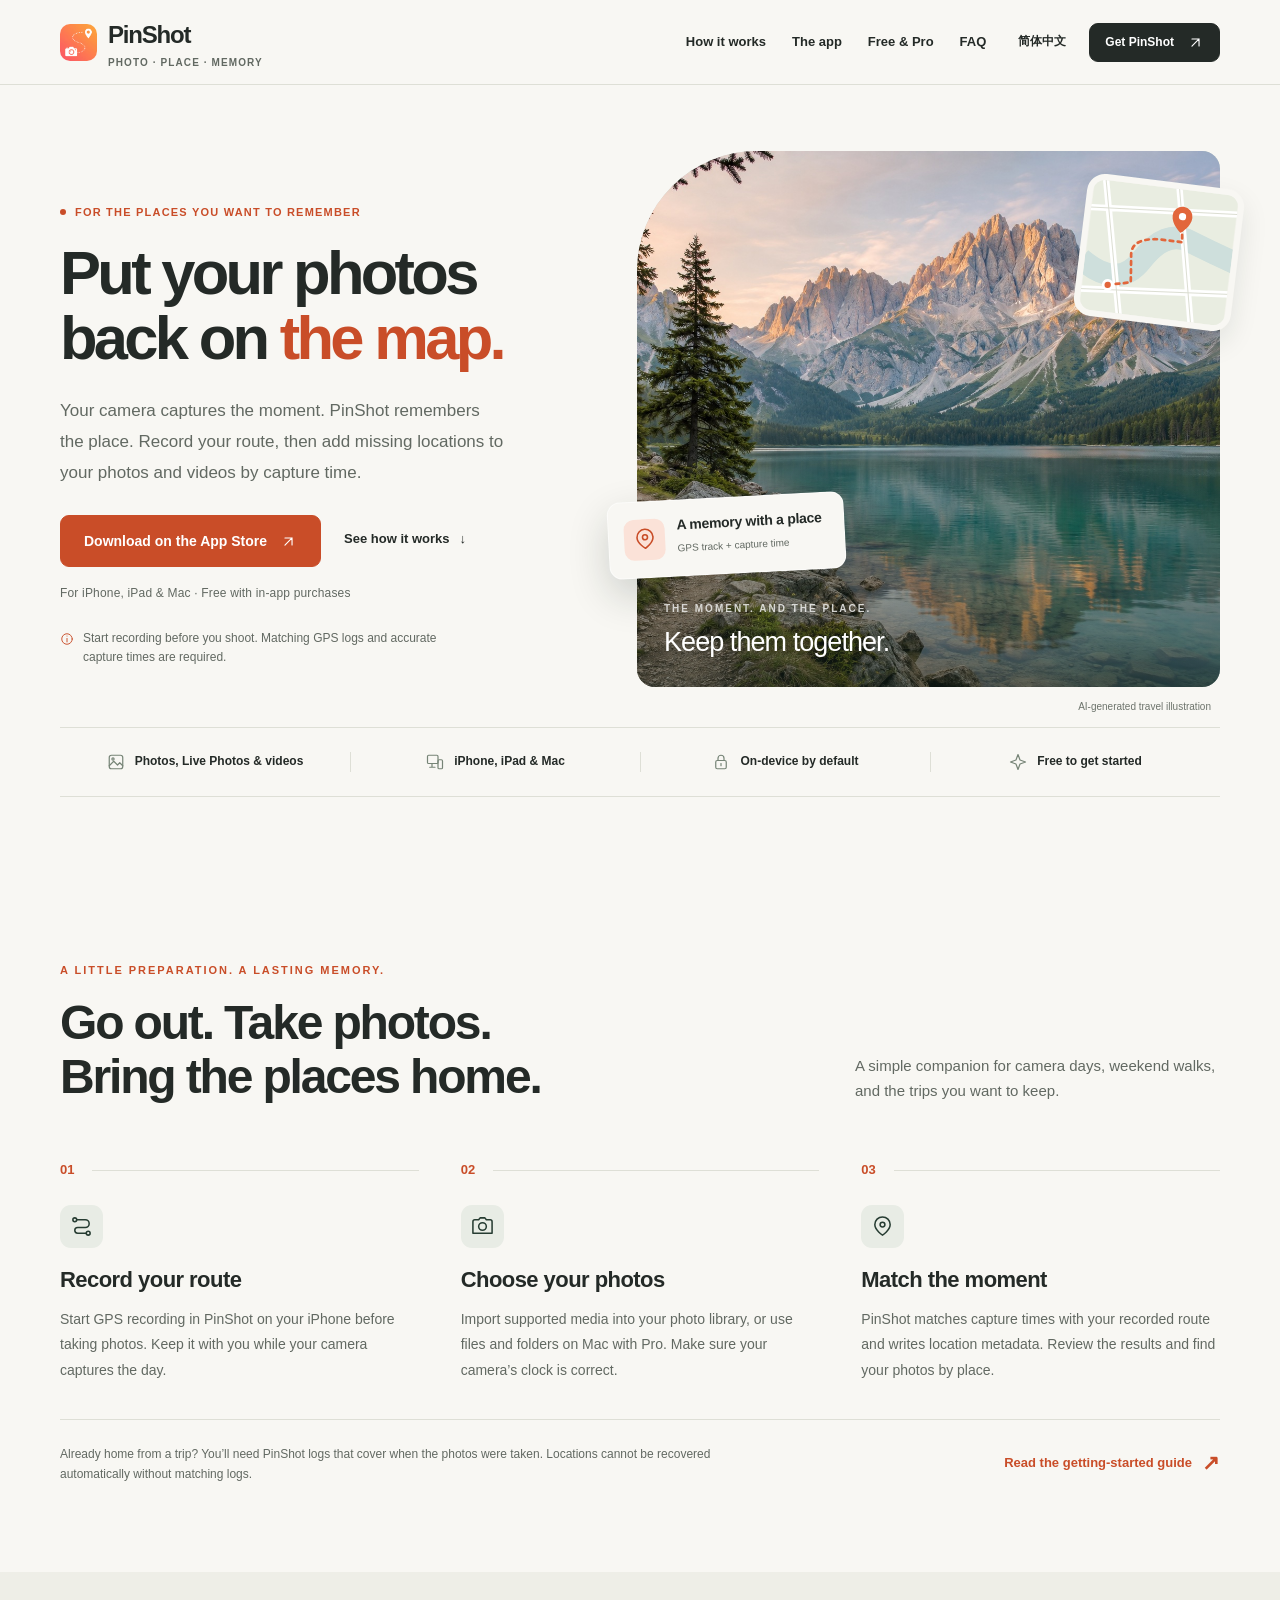
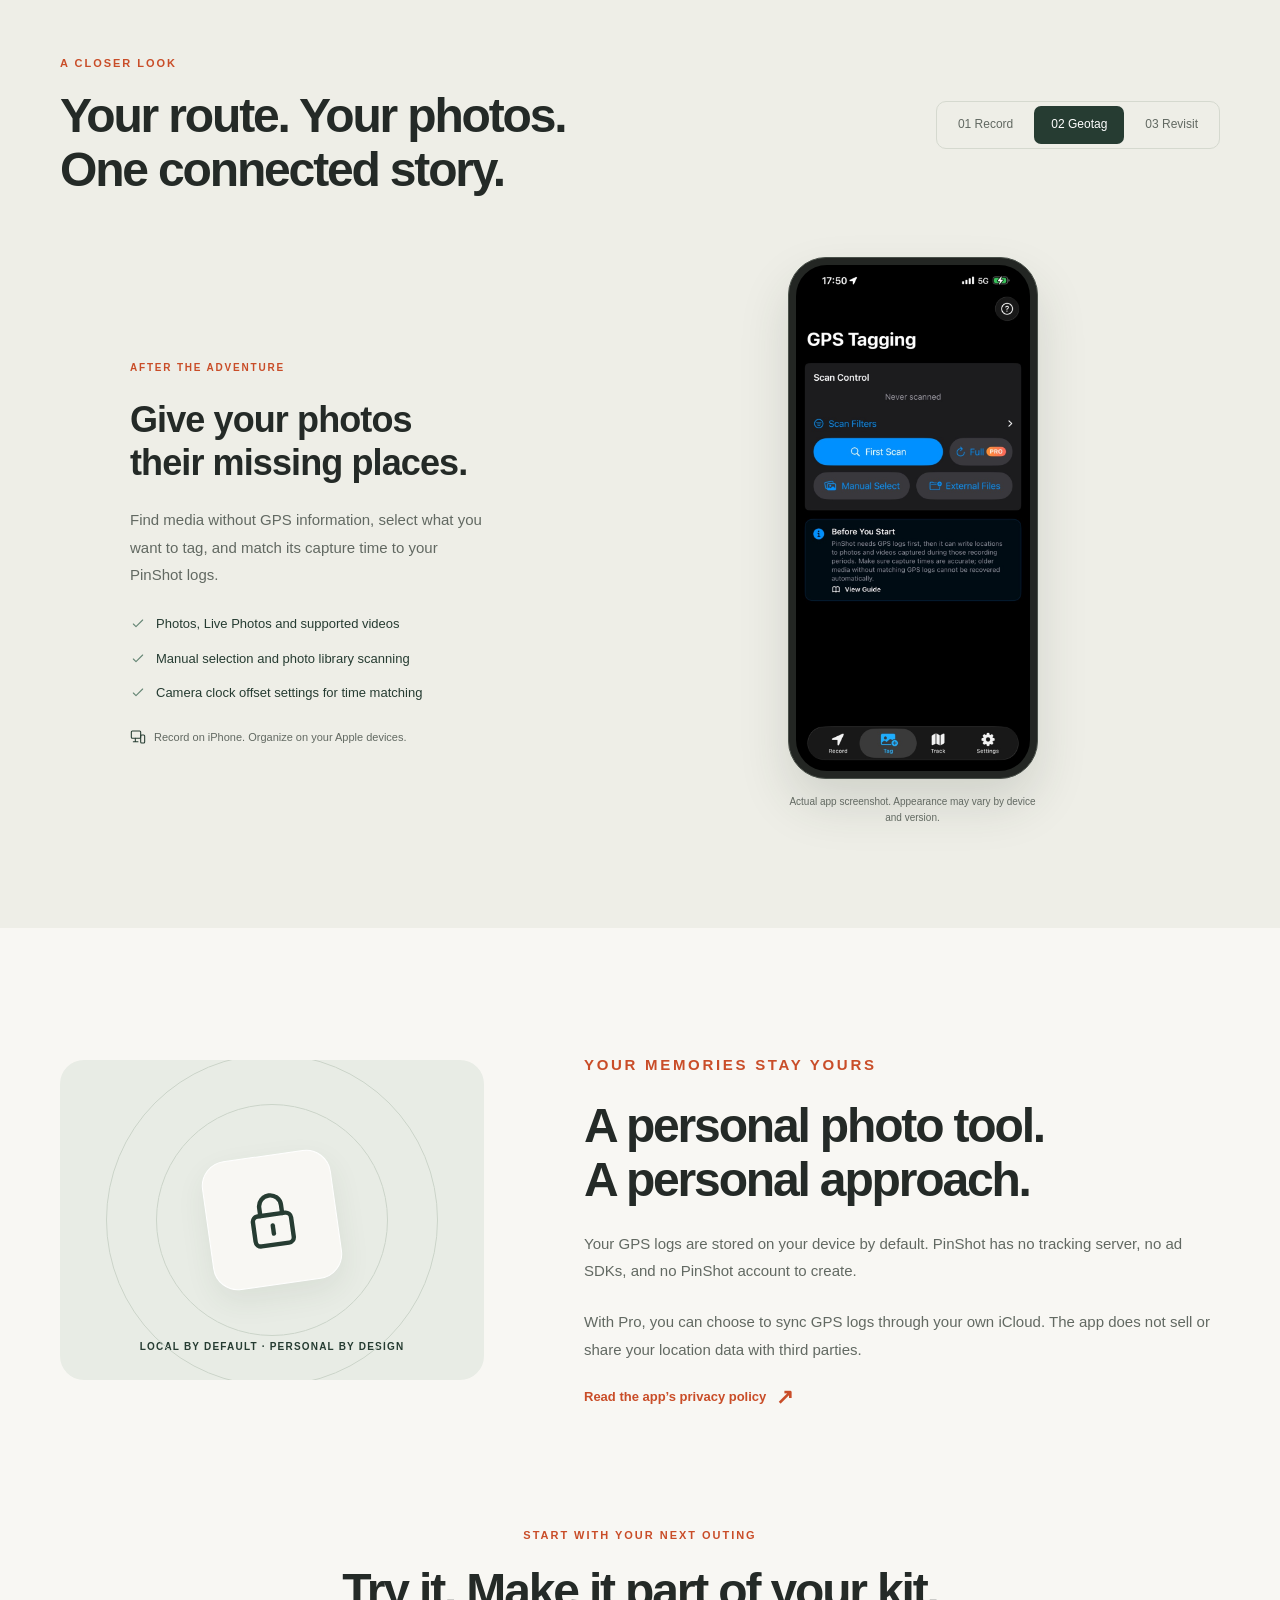
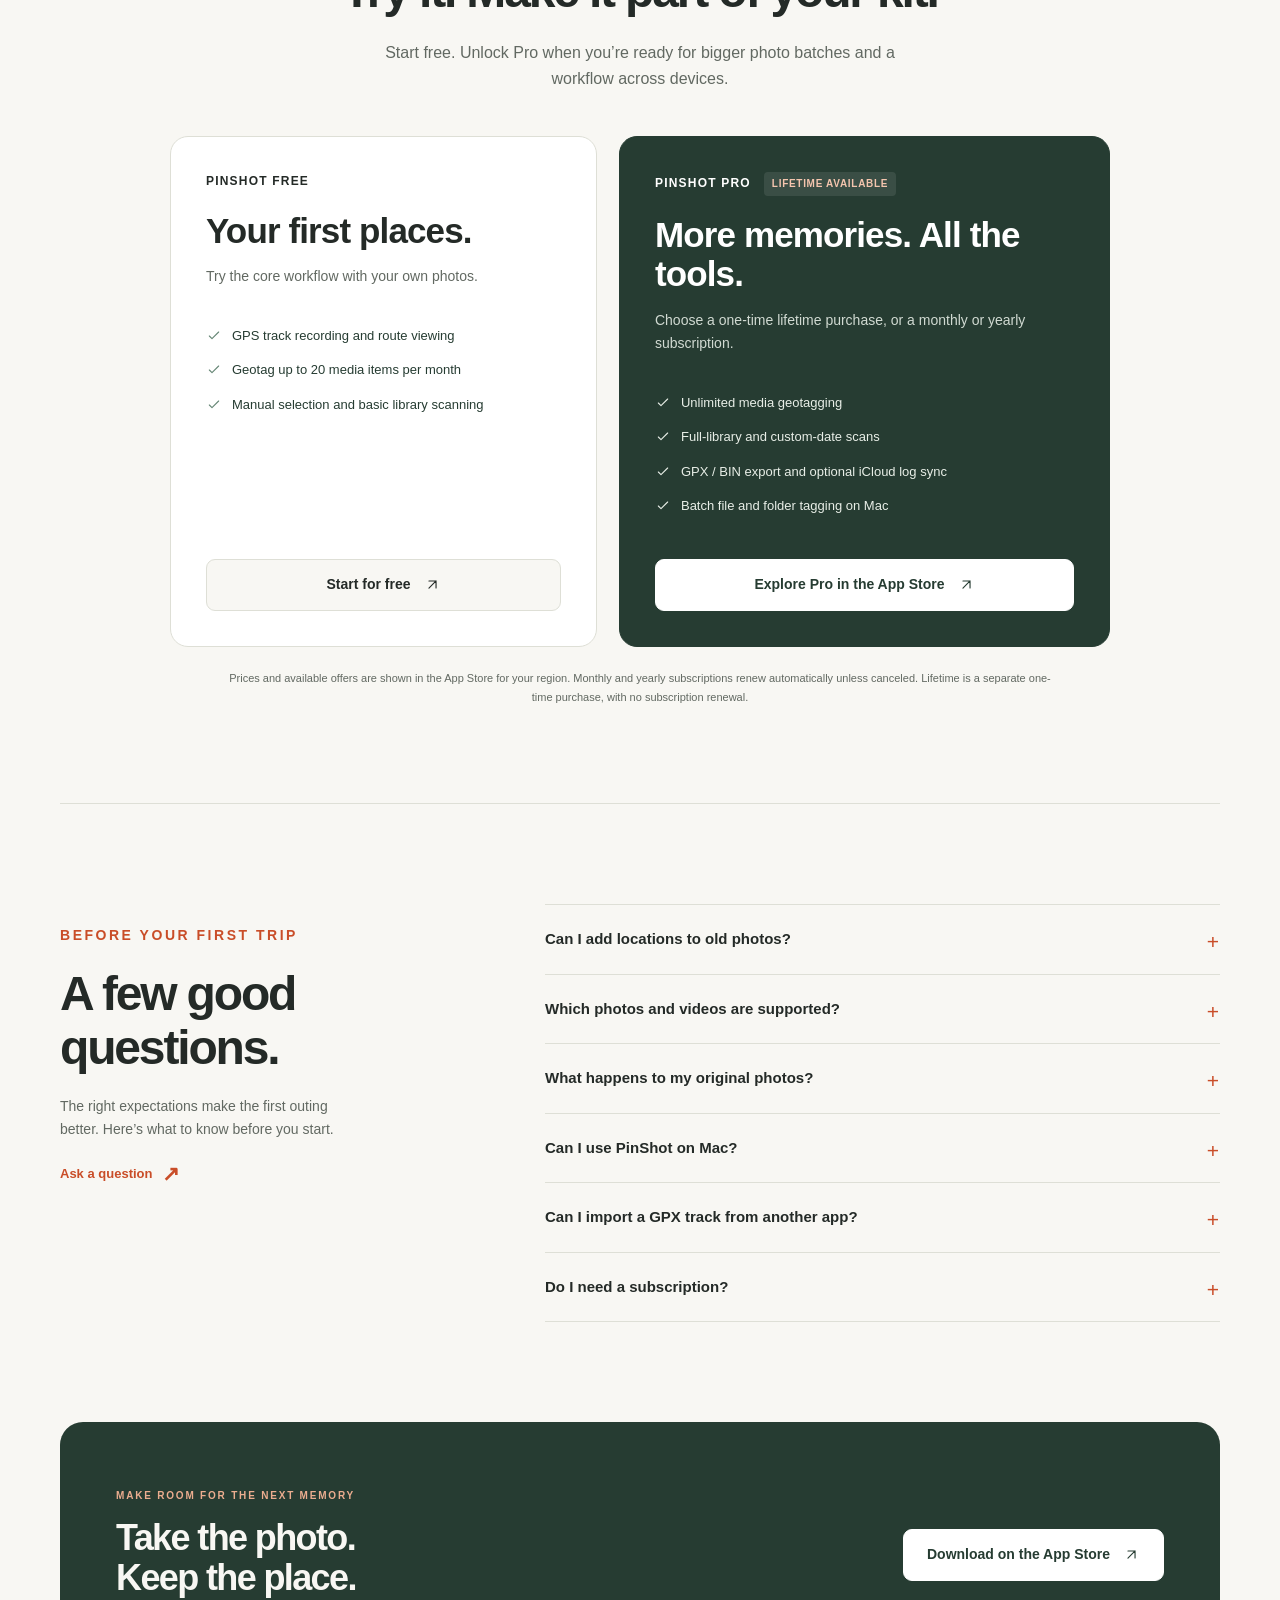
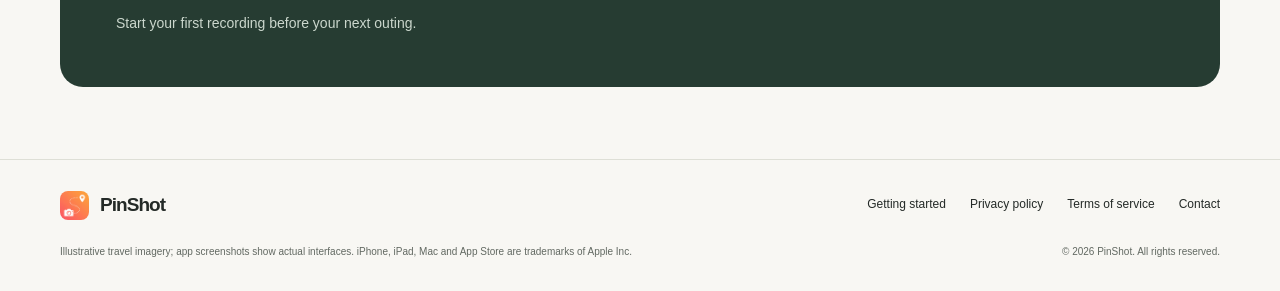
==== index.html @ c345cda9 "feat: add bilingual PinShot product website and guides" ====
<!doctype html>
<html lang="en">
<head>
<meta charset="utf-8"><meta name="viewport" content="width=device-width,initial-scale=1">
<title>PinShot — Put your photos back on the map</title><meta name="description" content="Record GPS tracks on iPhone and add missing locations to photos, Live Photos, and videos by capture time. Available for iPhone, iPad, and Mac. Free to start, with a lifetime Pro option.">
<meta name="theme-color" content="#f8f7f3"><meta name="color-scheme" content="light">
<link rel="canonical" href="https://robincoderzhao.github.io/pinshot-legal/">
<link rel="alternate" hreflang="en" href="https://robincoderzhao.github.io/pinshot-legal/"><link rel="alternate" hreflang="zh-Hans" href="https://robincoderzhao.github.io/pinshot-legal/zh/"><link rel="alternate" hreflang="x-default" href="https://robincoderzhao.github.io/pinshot-legal/">
<meta property="og:type" content="website"><meta property="og:site_name" content="PinShot"><meta property="og:title" content="PinShot — Put your photos back on the map"><meta property="og:description" content="Record GPS tracks on iPhone and add missing locations to photos, Live Photos, and videos by capture time. Available for iPhone, iPad, and Mac. Free to start, with a lifetime Pro option."><meta property="og:url" content="https://robincoderzhao.github.io/pinshot-legal/"><meta property="og:image" content="https://robincoderzhao.github.io/pinshot-legal/assets/images/travel-lake.jpg"><meta property="og:image:alt" content="Illustrative alpine lake with a lakeside trail and mountains in warm morning light">
<meta name="twitter:card" content="summary_large_image">
<link rel="icon" type="image/png" href="./assets/images/app-icon.png"><link rel="apple-touch-icon" href="./assets/images/app-icon.png">
<link rel="stylesheet" href="./assets/site.css"><script src="./assets/site.js" defer></script>
<script type="application/ld+json">{"@context": "https://schema.org", "@type": "SoftwareApplication", "name": "PinShot", "applicationCategory": "PhotographyApplication", "operatingSystem": "iOS 17.0 or later; iPadOS 17.0 or later; macOS 14.0 or later", "url": "https://robincoderzhao.github.io/pinshot-legal/", "downloadUrl": "https://apps.apple.com/app/id6784540498", "description": "Record GPS tracks on iPhone and add missing locations to photos, Live Photos, and videos by capture time. Available for iPhone, iPad, and Mac. Free to start, with a lifetime Pro option."}</script>
</head><body>
<a class="skip-link" href="#main">Skip to content</a><header class="site-header"><div class="wrap header-inner">
<a class="brand" href="./" aria-label="PinShot Home"><img src="./assets/images/app-icon.png" width="37" height="37" alt=""><span>PinShot<small>PHOTO · PLACE · MEMORY</small></span></a>
<nav class="desktop-nav" aria-label="Main navigation"><a href="#how-it-works">How it works</a><a href="#the-app">The app</a><a href="#pro">Free & Pro</a><a href="#faq">FAQ</a></nav>
<div class="header-actions"><a class="language-link" data-language-link href="./zh/" lang="zh-Hans" hreflang="zh-Hans" aria-label="Switch to Simplified Chinese">简体中文</a><a class="button small dark" href="https://apps.apple.com/app/id6784540498" target="_blank" rel="noopener noreferrer">Get PinShot<svg width="17" height="17" viewBox="0 0 24 24" fill="none" stroke="currentColor" stroke-width="1.6" stroke-linecap="round" stroke-linejoin="round" aria-hidden="true"><path d="M7 17 17 7M7 7h10v10"/></svg></a><button class="mobile-toggle" data-menu-toggle aria-controls="mobile-navigation" aria-expanded="false" aria-label="Open navigation"><svg width="23" height="23" viewBox="0 0 24 24" fill="none" stroke="currentColor" stroke-width="1.6" stroke-linecap="round" stroke-linejoin="round" aria-hidden="true"><path d="M4 7h16M4 12h16M4 17h16"/></svg></button></div>
</div><nav id="mobile-navigation" class="mobile-nav" aria-label="Main navigation" hidden><a href="#how-it-works">How it works</a><a href="#the-app">The app</a><a href="#pro">Free & Pro</a><a href="#faq">FAQ</a></nav></header>
<main id="main">
<section class="hero wrap" aria-labelledby="hero-title"><div class="hero-grid"><div class="hero-copy"><p class="eyebrow"><span class="tiny-dot" aria-hidden="true"></span>FOR THE PLACES YOU WANT TO REMEMBER</p><h1 id="hero-title">Put your photos<br>back on <em>the map.</em></h1><p class="hero-description">Your camera captures the moment. PinShot remembers the place. Record your route, then add missing locations to your photos and videos by capture time.</p><div class="hero-actions"><a class="button " href="https://apps.apple.com/app/id6784540498" target="_blank" rel="noopener noreferrer">Download on the App Store<svg width="17" height="17" viewBox="0 0 24 24" fill="none" stroke="currentColor" stroke-width="1.6" stroke-linecap="round" stroke-linejoin="round" aria-hidden="true"><path d="M7 17 17 7M7 7h10v10"/></svg></a><a class="text-link" href="#how-it-works">See how it works<span aria-hidden="true">↓</span></a></div><p class="device-note">For iPhone, iPad & Mac · Free with in-app purchases</p><p class="prerequisite"><svg width="14" height="14" viewBox="0 0 24 24" fill="none" stroke="currentColor" stroke-width="1.6" stroke-linecap="round" stroke-linejoin="round" aria-hidden="true"><circle cx="12" cy="12" r="9"/><path d="M12 11v6M12 7v.01"/></svg><span>Start recording before you shoot. Matching GPS logs and accurate capture times are required.</span></p></div>
<div class="hero-art"><div class="travel-photo"><img src="./assets/images/travel-lake.jpg" width="1536" height="1024" fetchpriority="high" alt="Illustrative alpine lake with a lakeside trail and mountains in warm morning light"><div class="photo-caption"><span>THE MOMENT. AND THE PLACE.</span><strong>Keep them together.</strong></div></div><div class="map-token" aria-hidden="true"><svg viewBox="0 0 160 145"><rect width="160" height="145" fill="#e9ede1"/><path d="M-5 90Q40 120 62 83T112 56T169 75" fill="none" stroke="#cedfdc" stroke-width="25"/><path d="M10-10 46 155M92-10 125 150M-5 32 164 20M-5 123 164 109" stroke="#fff" stroke-width="7"/><path d="M-5 32 164 20M10-10 46 155M92-10 125 150M-5 123 164 109" stroke="#dadccf" fill="none"/><path d="M28 115 53 109 50 81Q46 60 79 58L104 58 101 34" stroke="#e2663b" fill="none" stroke-width="3" stroke-linecap="round" stroke-dasharray="4 5"/><circle cx="28" cy="115" r="5" fill="#e2663b" stroke="#fff" stroke-width="3"/><path d="M112 30c0 10-11 18-11 18S90 40 90 30a11 11 0 1 1 22 0Z" fill="#e2663b"/><circle cx="101" cy="30" r="4" fill="#fff"/></svg></div><div class="memory-tag"><div class="memory-pin"><svg width="24" height="24" viewBox="0 0 24 24" fill="none" stroke="currentColor" stroke-width="1.6" stroke-linecap="round" stroke-linejoin="round" aria-hidden="true"><path d="M20 10c0 6-8 11-8 11S4 16 4 10a8 8 0 1 1 16 0Z"/><circle cx="12" cy="10" r="2.5"/></svg></div><div><strong>A memory with a place</strong><small>GPS track + capture time</small></div></div><span class="photo-note">AI-generated travel illustration</span></div></div><div class="intro-strip"><div><svg width="18" height="18" viewBox="0 0 24 24" fill="none" stroke="currentColor" stroke-width="1.6" stroke-linecap="round" stroke-linejoin="round" aria-hidden="true"><rect x="3" y="3" width="18" height="18" rx="3"/><circle cx="8" cy="8" r="1.5"/><path d="m3 17 6-6 5 5 3-3 4 4"/></svg><span>Photos, Live Photos & videos</span></div><div><svg width="18" height="18" viewBox="0 0 24 24" fill="none" stroke="currentColor" stroke-width="1.6" stroke-linecap="round" stroke-linejoin="round" aria-hidden="true"><rect x="2" y="3" width="14" height="11" rx="1.5"/><path d="M5 19h7m-4-5v5"/><rect x="16" y="9" width="6" height="12" rx="1.5"/></svg><span>iPhone, iPad & Mac</span></div><div><svg width="18" height="18" viewBox="0 0 24 24" fill="none" stroke="currentColor" stroke-width="1.6" stroke-linecap="round" stroke-linejoin="round" aria-hidden="true"><rect x="5" y="10" width="14" height="11" rx="2"/><path d="M8 10V7a4 4 0 0 1 8 0v3"/><path d="M12 14v3"/></svg><span>On-device by default</span></div><div><svg width="18" height="18" viewBox="0 0 24 24" fill="none" stroke="currentColor" stroke-width="1.6" stroke-linecap="round" stroke-linejoin="round" aria-hidden="true"><path d="m12 2 2.7 7.3L22 12l-7.3 2.7L12 22l-2.7-7.3L2 12l7.3-2.7Z"/></svg><span>Free to get started</span></div></div></section>
<section class="section workflow wrap" id="how-it-works"><div class="section-heading"><div><p class="eyebrow">A LITTLE PREPARATION. A LASTING MEMORY.</p><h2>Go out. Take photos.<br>Bring the places home.</h2></div><p>A simple companion for camera days, weekend walks, and the trips you want to keep.</p></div><div class="steps"><article class="step"><div class="step-number">01</div><div class="step-icon"><svg width="23" height="23" viewBox="0 0 24 24" fill="none" stroke="currentColor" stroke-width="1.6" stroke-linecap="round" stroke-linejoin="round" aria-hidden="true"><circle cx="5" cy="5" r="2"/><circle cx="19" cy="19" r="2"/><path d="M7 5h9a4 4 0 0 1 0 8H8a3 3 0 0 0 0 6h9"/></svg></div><h3>Record your route</h3><p>Start GPS recording in PinShot on your iPhone before taking photos. Keep it with you while your camera captures the day.</p></article><article class="step"><div class="step-number">02</div><div class="step-icon"><svg width="23" height="23" viewBox="0 0 24 24" fill="none" stroke="currentColor" stroke-width="1.6" stroke-linecap="round" stroke-linejoin="round" aria-hidden="true"><path d="m8 5 1.5-2h5L16 5h4a2 2 0 0 1 2 2v12H2V7a2 2 0 0 1 2-2Z"/><circle cx="12" cy="12" r="4"/></svg></div><h3>Choose your photos</h3><p>Import supported media into your photo library, or use files and folders on Mac with Pro. Make sure your camera’s clock is correct.</p></article><article class="step"><div class="step-number">03</div><div class="step-icon"><svg width="23" height="23" viewBox="0 0 24 24" fill="none" stroke="currentColor" stroke-width="1.6" stroke-linecap="round" stroke-linejoin="round" aria-hidden="true"><path d="M20 10c0 6-8 11-8 11S4 16 4 10a8 8 0 1 1 16 0Z"/><circle cx="12" cy="10" r="2.5"/></svg></div><h3>Match the moment</h3><p>PinShot matches capture times with your recorded route and writes location metadata. Review the results and find your photos by place.</p></article></div><div class="workflow-bottom"><p>Already home from a trip? You’ll need PinShot logs that cover when the photos were taken. Locations cannot be recovered automatically without matching logs.</p><a class="text-link" href="guide/">Read the getting-started guide<span class="arrow" aria-hidden="true">↗</span></a></div></section>
<section class="app-section" id="the-app"><div class="wrap"><div class="section-heading"><div><p class="eyebrow">A CLOSER LOOK</p><h2>Your route. Your photos.<br>One connected story.</h2></div><div class="tab-list" role="tablist" aria-label="Explore PinShot features" data-tabs><button role="tab" id="tab-record" aria-controls="panel-record" aria-selected="false" tabindex="-1">01 Record</button><button role="tab" id="tab-tag" aria-controls="panel-tag" aria-selected="true" tabindex="0">02 Geotag</button><button role="tab" id="tab-track" aria-controls="panel-track" aria-selected="false" tabindex="-1">03 Revisit</button></div></div><div class="app-panel" id="panel-record" role="tabpanel" aria-labelledby="tab-record" tabindex="0" hidden><div class="app-panel-copy"><p class="eyebrow">BEFORE YOU TAKE THE FIRST PHOTO</p><h3>Let your phone<br>remember the route.</h3><p>Start a recording session before you shoot. PinShot records in the background, with adaptive power saving when you’re stationary.</p><ul class="feature-list"><li><svg width="16" height="16" viewBox="0 0 24 24" fill="none" stroke="currentColor" stroke-width="1.6" stroke-linecap="round" stroke-linejoin="round" aria-hidden="true"><path d="m5 12 4 4L19 6"/></svg><span>Background GPS recording on iPhone</span></li><li><svg width="16" height="16" viewBox="0 0 24 24" fill="none" stroke="currentColor" stroke-width="1.6" stroke-linecap="round" stroke-linejoin="round" aria-hidden="true"><path d="m5 12 4 4L19 6"/></svg><span>Review recording status and permissions</span></li><li><svg width="16" height="16" viewBox="0 0 24 24" fill="none" stroke="currentColor" stroke-width="1.6" stroke-linecap="round" stroke-linejoin="round" aria-hidden="true"><path d="m5 12 4 4L19 6"/></svg><span>Export your route as GPX or BIN with Pro</span></li></ul><div class="pair-note"><svg width="16" height="16" viewBox="0 0 24 24" fill="none" stroke="currentColor" stroke-width="1.6" stroke-linecap="round" stroke-linejoin="round" aria-hidden="true"><rect x="2" y="3" width="14" height="11" rx="1.5"/><path d="M5 19h7m-4-5v5"/><rect x="16" y="9" width="6" height="12" rx="1.5"/></svg><span>Record on iPhone. Organize on your Apple devices.</span></div></div><figure class="phone-figure"><div class="phone-shell"><img src="./assets/images/app-record-en.jpg" width="1284" height="2778" loading="lazy" decoding="async" alt="Actual PinShot iPhone screenshot showing GPS recording controls"></div><figcaption>Actual app screenshot. Appearance may vary by device and version.</figcaption></figure></div><div class="app-panel" id="panel-tag" role="tabpanel" aria-labelledby="tab-tag" tabindex="0"><div class="app-panel-copy"><p class="eyebrow">AFTER THE ADVENTURE</p><h3>Give your photos<br>their missing places.</h3><p>Find media without GPS information, select what you want to tag, and match its capture time to your PinShot logs.</p><ul class="feature-list"><li><svg width="16" height="16" viewBox="0 0 24 24" fill="none" stroke="currentColor" stroke-width="1.6" stroke-linecap="round" stroke-linejoin="round" aria-hidden="true"><path d="m5 12 4 4L19 6"/></svg><span>Photos, Live Photos and supported videos</span></li><li><svg width="16" height="16" viewBox="0 0 24 24" fill="none" stroke="currentColor" stroke-width="1.6" stroke-linecap="round" stroke-linejoin="round" aria-hidden="true"><path d="m5 12 4 4L19 6"/></svg><span>Manual selection and photo library scanning</span></li><li><svg width="16" height="16" viewBox="0 0 24 24" fill="none" stroke="currentColor" stroke-width="1.6" stroke-linecap="round" stroke-linejoin="round" aria-hidden="true"><path d="m5 12 4 4L19 6"/></svg><span>Camera clock offset settings for time matching</span></li></ul><div class="pair-note"><svg width="16" height="16" viewBox="0 0 24 24" fill="none" stroke="currentColor" stroke-width="1.6" stroke-linecap="round" stroke-linejoin="round" aria-hidden="true"><rect x="2" y="3" width="14" height="11" rx="1.5"/><path d="M5 19h7m-4-5v5"/><rect x="16" y="9" width="6" height="12" rx="1.5"/></svg><span>Record on iPhone. Organize on your Apple devices.</span></div></div><figure class="phone-figure"><div class="phone-shell"><img src="./assets/images/app-tag-en.jpg" width="1284" height="2778" loading="lazy" decoding="async" alt="Actual PinShot iPhone screenshot showing GPS tagging, media selection and matching requirements"></div><figcaption>Actual app screenshot. Appearance may vary by device and version.</figcaption></figure></div><div class="app-panel" id="panel-track" role="tabpanel" aria-labelledby="tab-track" tabindex="0" hidden><div class="app-panel-copy"><p class="eyebrow">REMEMBER THE WAY YOU WENT</p><h3>Follow the day<br>back, one turn at a time.</h3><p>Review your recorded route on a map, with speed segments, distance, duration and recorded points.</p><ul class="feature-list"><li><svg width="16" height="16" viewBox="0 0 24 24" fill="none" stroke="currentColor" stroke-width="1.6" stroke-linecap="round" stroke-linejoin="round" aria-hidden="true"><path d="m5 12 4 4L19 6"/></svg><span>Daily routes on a map</span></li><li><svg width="16" height="16" viewBox="0 0 24 24" fill="none" stroke="currentColor" stroke-width="1.6" stroke-linecap="round" stroke-linejoin="round" aria-hidden="true"><path d="m5 12 4 4L19 6"/></svg><span>A clear view of the journey you recorded</span></li><li><svg width="16" height="16" viewBox="0 0 24 24" fill="none" stroke="currentColor" stroke-width="1.6" stroke-linecap="round" stroke-linejoin="round" aria-hidden="true"><path d="m5 12 4 4L19 6"/></svg><span>Personal iCloud log sync across devices with Pro</span></li></ul><div class="pair-note"><svg width="16" height="16" viewBox="0 0 24 24" fill="none" stroke="currentColor" stroke-width="1.6" stroke-linecap="round" stroke-linejoin="round" aria-hidden="true"><rect x="2" y="3" width="14" height="11" rx="1.5"/><path d="M5 19h7m-4-5v5"/><rect x="16" y="9" width="6" height="12" rx="1.5"/></svg><span>Record on iPhone. Organize on your Apple devices.</span></div></div><figure class="phone-figure"><div class="phone-shell"><img src="./assets/images/app-track-en.jpg" width="1284" height="2778" loading="lazy" decoding="async" alt="Actual PinShot iPhone screenshot showing a recorded route on a map"></div><figcaption>Actual app screenshot. Appearance may vary by device and version.</figcaption></figure></div></div></section>
<section class="section privacy-section wrap"><div class="privacy-art" aria-hidden="true"><div class="lock-tile"><svg width="66" height="66" viewBox="0 0 24 24" fill="none" stroke="currentColor" stroke-width="1.6" stroke-linecap="round" stroke-linejoin="round" aria-hidden="true"><rect x="5" y="10" width="14" height="11" rx="2"/><path d="M8 10V7a4 4 0 0 1 8 0v3"/><path d="M12 14v3"/></svg></div><span class="privacy-caption">LOCAL BY DEFAULT · PERSONAL BY DESIGN</span></div><div class="privacy-copy"><p class="eyebrow">YOUR MEMORIES STAY YOURS</p><h2>A personal photo tool.<br>A personal approach.</h2><p>Your GPS logs are stored on your device by default. PinShot has no tracking server, no ad SDKs, and no PinShot account to create.</p><p>With Pro, you can choose to sync GPS logs through your own iCloud. The app does not sell or share your location data with third parties.</p><a class="text-link" href="./privacy/?lang=en">Read the app’s privacy policy<span class="arrow" aria-hidden="true">↗</span></a></div></section>
<section class="plans-section wrap" id="pro"><div class="plans-heading"><p class="eyebrow">START WITH YOUR NEXT OUTING</p><h2>Try it. Make it part of your kit.</h2><p class="section-lead">Start free. Unlock Pro when you’re ready for bigger photo batches and a workflow across devices.</p></div><div class="plans-grid"><article class="plan-card"><span class="plan-name">PinShot Free</span><h3>Your first places.</h3><p>Try the core workflow with your own photos.</p><ul class="feature-list"><li><svg width="16" height="16" viewBox="0 0 24 24" fill="none" stroke="currentColor" stroke-width="1.6" stroke-linecap="round" stroke-linejoin="round" aria-hidden="true"><path d="m5 12 4 4L19 6"/></svg><span>GPS track recording and route viewing</span></li><li><svg width="16" height="16" viewBox="0 0 24 24" fill="none" stroke="currentColor" stroke-width="1.6" stroke-linecap="round" stroke-linejoin="round" aria-hidden="true"><path d="m5 12 4 4L19 6"/></svg><span>Geotag up to 20 media items per month</span></li><li><svg width="16" height="16" viewBox="0 0 24 24" fill="none" stroke="currentColor" stroke-width="1.6" stroke-linecap="round" stroke-linejoin="round" aria-hidden="true"><path d="m5 12 4 4L19 6"/></svg><span>Manual selection and basic library scanning</span></li></ul><a class="button light" href="https://apps.apple.com/app/id6784540498" target="_blank" rel="noopener noreferrer">Start for free<svg width="17" height="17" viewBox="0 0 24 24" fill="none" stroke="currentColor" stroke-width="1.6" stroke-linecap="round" stroke-linejoin="round" aria-hidden="true"><path d="M7 17 17 7M7 7h10v10"/></svg></a></article><article class="plan-card pro"><span class="plan-name">PinShot Pro<span class="plan-badge">LIFETIME AVAILABLE</span></span><h3>More memories. All the tools.</h3><p>Choose a one-time lifetime purchase, or a monthly or yearly subscription.</p><ul class="feature-list"><li><svg width="16" height="16" viewBox="0 0 24 24" fill="none" stroke="currentColor" stroke-width="1.6" stroke-linecap="round" stroke-linejoin="round" aria-hidden="true"><path d="m5 12 4 4L19 6"/></svg><span>Unlimited media geotagging</span></li><li><svg width="16" height="16" viewBox="0 0 24 24" fill="none" stroke="currentColor" stroke-width="1.6" stroke-linecap="round" stroke-linejoin="round" aria-hidden="true"><path d="m5 12 4 4L19 6"/></svg><span>Full-library and custom-date scans</span></li><li><svg width="16" height="16" viewBox="0 0 24 24" fill="none" stroke="currentColor" stroke-width="1.6" stroke-linecap="round" stroke-linejoin="round" aria-hidden="true"><path d="m5 12 4 4L19 6"/></svg><span>GPX / BIN export and optional iCloud log sync</span></li><li><svg width="16" height="16" viewBox="0 0 24 24" fill="none" stroke="currentColor" stroke-width="1.6" stroke-linecap="round" stroke-linejoin="round" aria-hidden="true"><path d="m5 12 4 4L19 6"/></svg><span>Batch file and folder tagging on Mac</span></li></ul><a class="button white" href="https://apps.apple.com/app/id6784540498" target="_blank" rel="noopener noreferrer">Explore Pro in the App Store<svg width="17" height="17" viewBox="0 0 24 24" fill="none" stroke="currentColor" stroke-width="1.6" stroke-linecap="round" stroke-linejoin="round" aria-hidden="true"><path d="M7 17 17 7M7 7h10v10"/></svg></a></article></div><p class="plan-legal">Prices and available offers are shown in the App Store for your region. Monthly and yearly subscriptions renew automatically unless canceled. Lifetime is a separate one-time purchase, with no subscription renewal.</p></section>
<section class="section faq-section wrap" id="faq"><div class="faq-intro"><p class="eyebrow">BEFORE YOUR FIRST TRIP</p><h2>A few good<br>questions.</h2><p>The right expectations make the first outing better. Here’s what to know before you start.</p><a class="text-link" href="mailto:414108176@qq.com">Ask a question<span class="arrow" aria-hidden="true">↗</span></a></div><div class="faq-list"><details><summary>Can I add locations to old photos?</summary><p>Only when matching PinShot GPS logs exist for the time those photos were taken, and their capture times are accurate. PinShot cannot automatically recover an unrecorded journey or infer the original location from the image.</p></details><details><summary>Which photos and videos are supported?</summary><p>JPEG, HEIC/HEIF, PNG, TIFF and DNG photos; Live Photos in the system photo library; and MP4, MOV and M4V video containers, including common H.264 and HEVC video. Proprietary RAW files such as CR2, CR3, NEF, ARW, RAF and RW2 are not modified directly. Unsupported media is skipped.</p></details><details><summary>What happens to my original photos?</summary><p>On iOS, geotagging creates GPS-tagged copies and keeps the originals for your review and manual cleanup in Photos. For edited items, the current visible result is preserved, but the earlier edit and Revert history does not transfer. Mac Photos uses a validated replacement workflow; Mac folder tagging may modify selected files in place. Keep a backup of important originals.</p></details><details><summary>Can I use PinShot on Mac?</summary><p>Yes. Use GPS logs recorded on iPhone, transferred in PinShot’s own log format or synced through your personal iCloud with Pro. Mac can tag supported media, and Pro adds batch file and folder tagging. Mac does not replace the iPhone’s GPS recording workflow.</p></details><details><summary>Can I import a GPX track from another app?</summary><p>PinShot can export recordings as GPX with Pro. General GPX import is not currently available; importing logs uses PinShot’s own record format.</p></details><details><summary>Do I need a subscription?</summary><p>No. You can start with the free version, which includes up to 20 media geotags per month. Pro offers a separate lifetime purchase as well as monthly and yearly subscriptions. Check current prices and any trial eligibility in the App Store.</p></details></div></section>
<section class="closing wrap"><div><p class="eyebrow">MAKE ROOM FOR THE NEXT MEMORY</p><h2>Take the photo.<br>Keep the place.</h2><p>Start your first recording before your next outing.</p></div><a class="button white" href="https://apps.apple.com/app/id6784540498" target="_blank" rel="noopener noreferrer">Download on the App Store<svg width="17" height="17" viewBox="0 0 24 24" fill="none" stroke="currentColor" stroke-width="1.6" stroke-linecap="round" stroke-linejoin="round" aria-hidden="true"><path d="M7 17 17 7M7 7h10v10"/></svg></a></section>
</main><footer class="site-footer"><div class="wrap"><div class="footer-top"><a class="brand" href="./"><img src="./assets/images/app-icon.png" width="29" height="29" alt="">PinShot</a><nav class="footer-links" aria-label="Footer navigation"><a href="./guide/">Getting started</a><a href="./privacy/?lang=en">Privacy policy</a><a href="./privacy/terms.html?lang=en">Terms of service</a><a href="mailto:414108176@qq.com">Contact</a></nav></div><div class="footer-bottom"><p>Illustrative travel imagery; app screenshots show actual interfaces. iPhone, iPad, Mac and App Store are trademarks of Apple Inc.</p><span>© 2026 PinShot. All rights reserved.</span></div></div></footer></body></html>
---- assets/site.css ----
/* PinShot — shared, dependency-free styles for the bilingual product site. */
:root{--paper:#f8f7f3;--white:#fff;--ink:#242a27;--muted:#626962;--line:#dedfd6;--orange:#c94d28;--orange-bright:#f06b43;--sage:#e8ece5;--forest:#263c32;--radius:24px;--max:1160px;--font:-apple-system,BlinkMacSystemFont,"Segoe UI","PingFang SC","Hiragino Sans GB","Microsoft YaHei",sans-serif}
*{box-sizing:border-box}html{scroll-behavior:smooth;scroll-padding-top:100px}body{margin:0;background:var(--paper);color:var(--ink);font-family:var(--font);font-size:16px;line-height:1.65;-webkit-font-smoothing:antialiased}a{color:inherit;text-decoration:none}button{font:inherit}img{display:block;max-width:100%;height:auto}svg{display:block;flex-shrink:0}button,a,summary{-webkit-tap-highlight-color:transparent}button:focus-visible,a:focus-visible,summary:focus-visible{outline:3px solid var(--orange);outline-offset:5px}button{cursor:pointer}::selection{background:#ffc6ae;color:#242a27}h1,h2,h3,p{margin:0}h1,h2,h3{line-height:1.12;letter-spacing:-.045em}p{color:var(--muted)}h2{font-size:clamp(32px,3.8vw,48px);font-weight:650}h3{font-size:23px;letter-spacing:-.025em}ul{padding-left:1.2em}li+li{margin-top:8px}.wrap{width:min(var(--max),calc(100% - 80px));margin:auto}.section{padding:100px 0}.eyebrow{font-size:11px;font-weight:750;letter-spacing:.18em;text-transform:uppercase;color:var(--orange);margin-bottom:20px}.section-lead{font-size:18px;max-width:560px;margin-top:22px}.text-link{display:inline-flex;gap:10px;align-items:center;color:var(--orange);font-weight:650;border-bottom:1px solid transparent;padding-bottom:3px}.text-link:hover{border-color:currentColor}.arrow{font-size:21px;line-height:1}.skip-link{position:fixed;top:-90px;left:20px;z-index:100;background:var(--ink);color:white;padding:12px 18px;border-radius:8px}.skip-link:focus{top:12px}.site-header{position:sticky;top:0;z-index:30;background:rgba(248,247,243,.96);border-bottom:1px solid var(--line);backdrop-filter:blur(16px)}.header-inner{height:84px;display:flex;align-items:center;gap:32px}.brand{display:flex;align-items:center;gap:11px;flex-shrink:0;font-size:24px;font-weight:750;letter-spacing:-.05em}.brand img{width:37px;height:37px;border-radius:10px}.brand small{font-size:10px;letter-spacing:.11em;font-weight:650;color:var(--muted);display:block;line-height:1.2;margin-top:3px}.desktop-nav{display:flex;gap:26px;margin-left:auto;font-size:13px;font-weight:550}.desktop-nav a:hover{color:var(--orange)}.header-actions{display:flex;align-items:center;gap:23px}.language-link{font-size:12px;font-weight:650;white-space:nowrap}.language-link:hover{color:var(--orange)}.button{display:inline-flex;align-items:center;justify-content:center;gap:13px;min-height:52px;padding:14px 23px;border-radius:9px;font-size:14px;font-weight:650;background:var(--orange);color:#fff;border:1px solid var(--orange);transition:background .18s,transform .18s;line-height:1.35;text-align:center}.button:hover{background:#a53e1e;border-color:#a53e1e;transform:translateY(-1px)}.button.small{min-height:39px;padding:9px 15px;font-size:12px}.button.dark{background:var(--ink);border-color:var(--ink)}.button.dark:hover{background:#3c483f}.button.light{background:var(--paper);border-color:var(--line);color:var(--ink)}.button.light:hover{background:var(--sage)}.button.white{background:#fff;color:var(--forest);border-color:#fff}.button.white:hover{background:#edece4;border-color:#edece4}.mobile-toggle{display:none;padding:8px;border:0;background:transparent;color:var(--ink)}.mobile-nav{padding:8px 24px 24px;border-top:1px solid var(--line)}.mobile-nav[hidden]{display:none}.mobile-nav a{display:block;padding:11px 0}.hero{padding:66px 0 64px}.hero-grid{display:grid;grid-template-columns:.94fr 1.06fr;gap:60px;align-items:center}.hero-copy{padding-bottom:5px}.hero .eyebrow{display:flex;align-items:center;gap:9px;letter-spacing:.11em}.tiny-dot{width:6px;height:6px;border-radius:50%;background:var(--orange)}.hero h1{font-size:clamp(45px,4.8vw,66px);font-weight:650;line-height:1.055;letter-spacing:-.06em}.hero h1 em{font-style:normal;color:var(--orange)}.hero-description{font-size:17px;line-height:1.8;max-width:445px;margin:26px 0 27px}.hero-actions{display:flex;align-items:center;gap:23px;flex-wrap:wrap}.hero-actions .text-link{font-size:13px;color:var(--ink)}.device-note{font-size:12px;margin-top:17px;letter-spacing:.015em}.prerequisite{display:flex;align-items:flex-start;gap:9px;font-size:12px;line-height:1.6;margin-top:25px;max-width:385px}.prerequisite svg{margin-top:3px;color:var(--orange)}.hero-art{position:relative;min-width:0;padding:0 0 37px 0}.travel-photo{position:relative;height:536px;border-radius:120px 18px 18px 18px;overflow:hidden;background:#cad5cd}.travel-photo>img{width:100%;height:100%;object-fit:cover;object-position:47% center}.travel-photo:after{content:"";position:absolute;inset:0;background:linear-gradient(transparent 50%,rgba(18,38,32,.48))}.photo-caption{position:absolute;left:27px;bottom:27px;z-index:1;color:#fff}.photo-caption span{font-size:10px;letter-spacing:.2em;font-weight:600;opacity:.8}.photo-caption strong{display:block;font-size:27px;line-height:1.3;font-weight:500;letter-spacing:-.035em;margin-top:5px}.photo-note{position:absolute;right:9px;bottom:9px;color:#6d746c;font-size:10px}.map-token{position:absolute;right:-18px;top:30px;width:158px;height:143px;background:#f0f1e9;border:6px solid var(--paper);border-radius:18px;transform:rotate(7deg);box-shadow:0 12px 28px #1624191a;overflow:hidden}.map-token svg{width:100%;height:100%}.memory-tag{position:absolute;left:-29px;bottom:150px;z-index:2;display:flex;align-items:center;gap:12px;background:var(--paper);padding:15px 22px 15px 15px;border:1px solid #fff8;border-radius:13px;box-shadow:0 16px 40px #15251c30;transform:rotate(-3deg)}.memory-pin{display:grid;place-items:center;width:41px;height:41px;background:#fbe2d8;border-radius:10px;color:var(--orange)}.memory-tag strong{font-size:14px;display:block;line-height:1.3;letter-spacing:-.02em}.memory-tag small{font-size:10px;color:var(--muted)}.intro-strip{border-top:1px solid var(--line);border-bottom:1px solid var(--line);display:grid;grid-template-columns:repeat(4,1fr);padding:24px 0;margin-top:3px}.intro-strip div{display:flex;align-items:center;justify-content:center;gap:10px;font-size:12px;font-weight:550}.intro-strip div+div{border-left:1px solid var(--line)}.intro-strip svg{color:#768476}.section-heading{display:flex;align-items:flex-end;justify-content:space-between;gap:40px}.section-heading .eyebrow{margin-bottom:17px}.section-heading>p{max-width:365px;font-size:15px}.workflow{padding-bottom:87px}.steps{display:grid;grid-template-columns:repeat(3,1fr);gap:42px;margin-top:56px}.step-number{display:flex;align-items:center;gap:18px;margin-bottom:24px;color:var(--orange);font-size:13px;font-weight:650}.step-number:after{content:"";height:1px;background:var(--line);flex:1}.step h3{font-size:22px;margin-bottom:14px}.step p{font-size:14px;line-height:1.85}.step .step-icon{width:43px;height:43px;display:grid;place-items:center;border-radius:11px;background:var(--sage);margin-bottom:20px;color:var(--forest)}.workflow-bottom{margin-top:35px;display:flex;align-items:center;justify-content:space-between;gap:25px;border-top:1px solid var(--line);padding-top:25px}.workflow-bottom p{font-size:12px;max-width:690px}.workflow-bottom .text-link{white-space:nowrap;font-size:13px}.app-section{background:#eeeee7;padding:82px 0}.app-section .section-heading{align-items:center}.tab-list{display:flex;gap:4px;padding:4px;border:1px solid #d5d9cf;border-radius:10px;flex-shrink:0}.tab-list button{border:0;border-radius:7px;background:transparent;color:var(--muted);font-size:12px;padding:11px 17px;line-height:1.3}.tab-list button[aria-selected=true]{background:var(--forest);color:white}.tab-list button:hover:not([aria-selected=true]){background:#e0e4dc}.app-panel{display:grid;grid-template-columns:1fr 1fr;gap:70px;align-items:center;min-height:650px;padding:40px 70px 0}.app-panel[hidden]{display:none}.app-panel-copy{max-width:360px}.app-panel-copy .eyebrow{font-size:10px}.app-panel-copy h3{font-size:36px;line-height:1.2}.app-panel-copy p{font-size:15px;margin-top:22px;line-height:1.85}.feature-list{list-style:none;padding:0;margin:24px 0 0}.feature-list li{display:flex;align-items:flex-start;gap:10px;font-size:13px;margin:13px 0;color:var(--forest)}.feature-list svg{margin-top:3px;color:#648574}.phone-figure{margin:0;justify-self:center;max-width:250px;position:relative}.phone-shell{padding:7px;background:#232623;border-radius:38px;box-shadow:0 25px 50px #27352b25;border:1px solid #4a514a}.phone-shell img{border-radius:31px;width:100%;background:#080808;aspect-ratio:1284/2778}.phone-figure figcaption{text-align:center;font-size:10px;color:var(--muted);margin-top:15px;line-height:1.6;max-width:260px}.pair-note{display:flex;align-items:center;gap:8px;color:var(--muted);font-size:11px;margin-top:24px}.pair-note svg{color:var(--forest)}.privacy-section{display:grid;grid-template-columns:.8fr 1.2fr;gap:100px;align-items:center}.privacy-art{display:flex;justify-content:center;align-items:center;position:relative;min-height:320px;background:var(--sage);border-radius:var(--radius);overflow:hidden}.privacy-art:before,.privacy-art:after{content:"";position:absolute;border:1px solid #cbd4c9;border-radius:50%;width:230px;height:230px}.privacy-art:after{width:330px;height:330px}.privacy-art .lock-tile{position:relative;z-index:2;background:var(--paper);border:1px solid #fff;border-radius:25px;padding:31px;box-shadow:0 12px 30px #2f483314;transform:rotate(-8deg);color:var(--forest)}.privacy-art .privacy-caption{position:absolute;bottom:24px;font-size:10px;font-weight:650;letter-spacing:.12em;color:var(--forest)}.privacy-copy p{margin-top:23px;font-size:15px;line-height:1.85}.privacy-copy .text-link{font-size:13px;margin-top:22px}.plans-section{padding-top:15px;padding-bottom:95px}.plans-heading{text-align:center;max-width:640px;margin:0 auto 43px}.plans-heading .section-lead{margin-left:auto;margin-right:auto;font-size:16px}.plans-grid{display:grid;grid-template-columns:1fr 1.15fr;gap:22px;max-width:940px;margin:auto}.plan-card{background:#fff;border:1px solid var(--line);border-radius:18px;padding:35px;display:flex;flex-direction:column;align-items:flex-start}.plan-card.pro{background:var(--forest);border-color:var(--forest);color:white}.plan-name{font-size:12px;font-weight:700;letter-spacing:.1em;text-transform:uppercase}.plan-card h3{font-size:35px;margin:19px 0 15px}.plan-card p{font-size:14px}.plan-card.pro p{color:#d1dad2}.plan-badge{display:inline-block;font-size:10px;padding:4px 8px;letter-spacing:.07em;background:#ffffff18;color:#f4c5ae;border-radius:4px;margin-left:13px;vertical-align:middle}.plan-card .feature-list{margin-bottom:29px}.plan-card.pro .feature-list li,.plan-card.pro .feature-list svg{color:#e8eee7}.plan-card .button{margin-top:auto;width:100%}.plan-legal{text-align:center;font-size:11px;line-height:1.8;max-width:830px;margin:22px auto 0}.faq-section{border-top:1px solid var(--line);display:grid;grid-template-columns:.75fr 1.25fr;gap:80px}.faq-intro p{margin-top:20px;font-size:14px;max-width:280px}.faq-intro .text-link{margin-top:22px;font-size:13px}.faq-list details{border-bottom:1px solid var(--line)}.faq-list details:first-child{border-top:1px solid var(--line)}.faq-list summary{font-weight:600;font-size:15px;padding:23px 32px 23px 0;position:relative;cursor:pointer;list-style:none;line-height:1.5}.faq-list summary::-webkit-details-marker{display:none}.faq-list summary:after{content:"+";position:absolute;right:1px;top:21px;font-size:21px;font-weight:400;color:var(--orange)}.faq-list details[open] summary:after{content:"−"}.faq-list details p{font-size:13px;line-height:1.9;padding:0 22px 23px 0}.closing{background:var(--forest);color:var(--paper);border-radius:23px;padding:52px 56px;display:flex;justify-content:space-between;align-items:center;gap:30px;position:relative;overflow:hidden;margin-bottom:72px}.closing h2{font-size:36px;max-width:600px}.closing p{color:#cbd7cd;font-size:14px;margin-top:14px}.closing .button{flex-shrink:0}.closing .eyebrow{color:#ebad8f;font-size:10px;margin-bottom:13px}.site-footer{border-top:1px solid var(--line);padding:29px 0 31px}.footer-top{display:flex;justify-content:space-between;align-items:center;gap:30px}.site-footer .brand{font-size:19px}.site-footer .brand img{width:29px;height:29px;border-radius:8px}.footer-links{display:flex;gap:24px;font-size:12px;flex-wrap:wrap}.footer-links a:hover{color:var(--orange)}.footer-bottom{display:flex;justify-content:space-between;gap:25px;margin-top:23px;font-size:10px;color:var(--muted)}.footer-bottom p{max-width:760px}.guide-hero{padding:65px 0 48px;border-bottom:1px solid var(--line)}.breadcrumb{font-size:12px;color:var(--muted);margin-bottom:30px;display:flex;gap:12px}.breadcrumb a:hover{color:var(--orange)}.guide-hero h1{font-size:clamp(38px,5vw,61px);max-width:900px;line-height:1.15}.guide-hero .section-lead{max-width:720px;font-size:17px}.guide-layout{display:grid;grid-template-columns:210px 1fr;gap:80px;padding:58px 0 85px;align-items:start}.guide-toc{position:sticky;top:120px;font-size:12px}.guide-toc strong{display:block;font-size:10px;letter-spacing:.12em;margin-bottom:14px;color:var(--muted)}.guide-toc a{display:block;padding:8px 0}.guide-toc a:hover{color:var(--orange)}.guide-body{max-width:760px}.guide-body section+section{border-top:1px solid var(--line);padding-top:38px;margin-top:38px}.guide-body h2{font-size:29px;letter-spacing:-.03em}.guide-body h3{font-size:20px;margin-top:25px}.guide-body p,.guide-body li{font-size:14px;line-height:1.9;color:var(--muted)}.guide-body p{margin-top:17px}.guide-body strong{color:var(--ink);font-weight:650}.guide-note{margin:25px 0;padding:19px 23px;background:#f1e9df;border-left:3px solid var(--orange);border-radius:0 8px 8px 0;font-size:13px;line-height:1.8;color:var(--ink)}.compatibility-table{width:100%;border-collapse:collapse;margin-top:24px;font-size:13px}.compatibility-table th{text-align:left;color:var(--ink);padding:13px 15px;background:var(--sage);font-size:12px}.compatibility-table td{padding:15px;border-bottom:1px solid var(--line);vertical-align:top;color:var(--muted)}.compatibility-table td:first-child{width:27%;font-weight:600;color:var(--ink)}.guide-body .text-link{margin-top:20px;font-size:13px}.guide-closing{border-top:1px solid var(--line);padding-top:30px;margin-top:40px;display:flex;gap:25px;align-items:center;flex-wrap:wrap}.guide-closing .text-link{margin-top:0}.no-js-note{font-size:12px;text-align:center;padding:12px;background:#f1e9df}
html[lang=zh-Hans] h1,html[lang=zh-Hans] h2,html[lang=zh-Hans] h3{letter-spacing:-.025em}html[lang=zh-Hans] .hero h1{line-height:1.2;font-size:clamp(42px,4.5vw,62px)}html[lang=zh-Hans] .hero-description{line-height:1.95;font-size:16px}html[lang=zh-Hans] .hero .eyebrow{letter-spacing:.12em}html[lang=zh-Hans] .step p,html[lang=zh-Hans] .guide-body p{line-height:1.95}
@media(min-width:1440px){.hero-grid{gap:76px}.hero{padding-top:75px}.travel-photo{height:550px}}
@media(max-width:1100px){.wrap{width:calc(100% - 56px)}.header-inner{gap:22px}.desktop-nav{gap:18px}.header-actions{gap:17px}.hero-grid{gap:38px}.hero h1{font-size:52px}.hero-description{font-size:16px}.travel-photo{height:500px}.memory-tag{left:-16px}.map-token{right:-8px}.app-panel{padding-left:30px;padding-right:30px;gap:40px}.privacy-section{gap:65px}.faq-section{gap:50px}.closing{padding:45px 38px}.closing h2{font-size:31px}.guide-layout{gap:45px}}
@media(max-width:850px){.desktop-nav{display:none}.header-actions{margin-left:auto}.mobile-toggle{display:inline-flex}.header-inner{height:72px}.hero{padding:44px 0 38px}.hero-grid{gap:25px;grid-template-columns:1fr 1fr}.hero h1{font-size:43px}.hero .eyebrow{font-size:9px}.hero-description{font-size:14px}.hero-actions{gap:16px}.hero-actions .button{font-size:12px;padding:13px 17px}.travel-photo{height:460px;border-top-left-radius:85px}.photo-caption{left:22px}.photo-caption strong{font-size:23px}.map-token{width:123px;height:113px;top:25px}.memory-tag{padding:12px;gap:9px;bottom:74px}.memory-tag strong{font-size:12px}.memory-tag small{font-size:9px}.memory-pin{width:34px;height:34px}.section{padding:75px 0}.section-heading{gap:25px}.section-heading>p{max-width:310px;font-size:13px}.steps{gap:25px}.step h3{font-size:20px}.step p{font-size:13px}.intro-strip div{font-size:10px;gap:7px}.app-panel{min-height:600px;padding:35px 15px 0;gap:30px}.app-panel-copy h3{font-size:30px}.app-panel-copy p{font-size:14px}.phone-figure{max-width:225px}.privacy-section{gap:35px;grid-template-columns:1fr 1.15fr}.privacy-art{min-height:300px}.plans-section{padding-top:0}.plan-card{padding:26px}.plan-card h3{font-size:29px}.faq-section{grid-template-columns:.7fr 1.3fr;gap:30px}.closing{padding:38px 30px;gap:25px}.closing h2{font-size:27px}.closing .button{font-size:12px;padding:13px 17px}.footer-links{gap:16px}.guide-layout{grid-template-columns:160px 1fr;gap:35px}html[lang=zh-Hans] .hero h1{font-size:41px}html[lang=zh-Hans] .hero-description{font-size:14px}}
@media(max-width:640px){html{scroll-padding-top:85px}.wrap{width:calc(100% - 40px)}.header-inner{height:68px;gap:15px}.brand{font-size:22px}.brand small{display:none}.brand img{width:33px;height:33px}.header-actions{gap:18px}.header-actions>.button{display:none}.hero{padding-top:35px}.hero-grid{grid-template-columns:1fr;gap:36px}.hero-copy{padding:0}.hero .eyebrow{font-size:10px;margin-bottom:19px}.hero h1{font-size:clamp(44px,10.7vw,60px);letter-spacing:-.06em;max-width:480px}.hero-description{font-size:15px;max-width:470px;margin:23px 0}.hero-actions{gap:22px}.hero-actions .button{font-size:13px;padding:14px 18px}.hero-actions .text-link{font-size:12px}.device-note{font-size:11px}.prerequisite{margin-top:20px;font-size:11px;max-width:100%;gap:7px}.hero-art{padding:0 0 24px;max-width:470px;width:100%;justify-self:center}.travel-photo{height:390px;border-top-left-radius:88px}.travel-photo>img{object-position:center}.photo-caption{left:24px;bottom:24px}.photo-caption strong{font-size:27px}.memory-tag{left:12px;bottom:135px;transform:rotate(-3deg);padding:12px 16px}.memory-tag strong{font-size:13px}.memory-pin{width:36px;height:36px}.map-token{right:-8px;top:20px;width:127px;height:117px}.photo-note{bottom:3px;right:0;font-size:9px}.intro-strip{grid-template-columns:repeat(2,1fr);padding:9px 0;margin-top:0}.intro-strip div{padding:13px 5px;font-size:11px;justify-content:flex-start;gap:9px}.intro-strip div+div{border:0}.intro-strip div:nth-child(even){padding-left:18px}.section{padding:64px 0}h2{font-size:34px}.section-heading{display:block}.section-heading>p{margin-top:19px;max-width:100%;font-size:14px}.steps{grid-template-columns:1fr;gap:30px;margin-top:33px}.step{position:relative;padding-left:63px}.step-number{position:absolute;left:0;top:0;margin:0;width:40px;justify-content:center;font-size:12px;padding-bottom:13px;border-bottom:1px solid #cbd0c5}.step-number:after{display:none}.step .step-icon{display:none}.step h3{font-size:22px;margin-bottom:12px}.step p{font-size:14px;max-width:430px}.workflow-bottom{display:block;margin-top:31px;padding-top:23px}.workflow-bottom p{font-size:12px}.workflow-bottom .text-link{margin-top:16px}.app-section{padding:55px 0}.tab-list{margin-top:27px;display:inline-flex}.tab-list button{padding:10px 19px}.app-panel{grid-template-columns:1fr;gap:30px;padding:32px 0 0;min-height:0}.app-panel-copy{max-width:100%}.app-panel-copy .eyebrow{display:none}.app-panel-copy h3{font-size:28px;max-width:400px}.app-panel-copy p{font-size:14px;margin-top:15px}.feature-list{margin-top:18px}.phone-figure{max-width:240px}.pair-note{margin-top:18px}.privacy-section{display:flex;flex-direction:column-reverse;gap:30px;align-items:stretch}.privacy-copy p{font-size:14px;margin-top:20px}.privacy-art{min-height:240px}.privacy-art:before{width:190px;height:190px}.privacy-art:after{width:280px;height:280px}.privacy-art .lock-tile{padding:23px;border-radius:20px}.privacy-art .lock-tile svg{width:53px;height:53px}.privacy-art .privacy-caption{bottom:18px;font-size:9px}.plans-section{padding-top:0;padding-bottom:62px}.plans-heading{text-align:left;margin-bottom:30px}.plans-heading .section-lead{font-size:14px}.plans-grid{grid-template-columns:1fr;gap:18px}.plan-card{padding:28px}.plan-card h3{font-size:32px}.plan-card .feature-list{margin-bottom:22px}.plan-legal{text-align:left;font-size:11px}.faq-section{display:block;padding-top:51px}.faq-intro p{max-width:100%}.faq-intro .text-link{margin-top:15px}.faq-list{margin-top:30px}.faq-list summary{font-size:14px;padding:20px 29px 20px 0}.faq-list details p{font-size:13px}.closing{display:block;padding:34px 27px;border-radius:18px;margin-bottom:45px}.closing h2{font-size:29px;line-height:1.25}.closing p{font-size:13px}.closing .button{margin-top:25px;min-height:48px;font-size:13px}.site-footer{padding:24px 0}.footer-top{align-items:flex-start;flex-direction:column;gap:22px}.footer-links{font-size:11px;gap:18px}.footer-bottom{flex-direction:column;gap:10px;margin-top:22px;font-size:10px}.guide-hero{padding:35px 0 33px}.breadcrumb{margin-bottom:25px;font-size:11px}.guide-hero h1{font-size:38px}.guide-hero .section-lead{font-size:15px}.guide-layout{display:block;padding:30px 0 60px}.guide-toc{position:static;background:var(--sage);padding:20px 23px;border-radius:13px;margin-bottom:35px;display:grid;grid-template-columns:1fr 1fr;gap:1px 15px}.guide-toc strong{grid-column:1/-1;margin-bottom:8px}.guide-toc a{font-size:11px;padding:7px 0}.guide-body h2{font-size:26px}.guide-body p,.guide-body li{font-size:14px}.compatibility-table th,.compatibility-table td{padding:12px 10px;font-size:12px;overflow-wrap:anywhere}.compatibility-table td:first-child{width:28%}.guide-closing{display:block}.guide-closing .text-link{display:flex;width:max-content;margin-top:20px}html[lang=zh-Hans] .hero h1{font-size:clamp(40px,10vw,57px)}html[lang=zh-Hans] .hero-description{font-size:15px}html[lang=zh-Hans] .hero .eyebrow{font-size:10px}}
@media(prefers-reduced-motion:reduce){html{scroll-behavior:auto}*,*:before,*:after{transition:none!important;animation:none!important}}
@media print{.site-header,.hero-art,.app-section,.closing,.site-footer,.guide-toc{display:none}.wrap{width:100%}.section{padding:25px 0}.guide-layout{display:block}.guide-body{max-width:none}.faq-list details p{display:block}.button{color:var(--ink);background:none}}
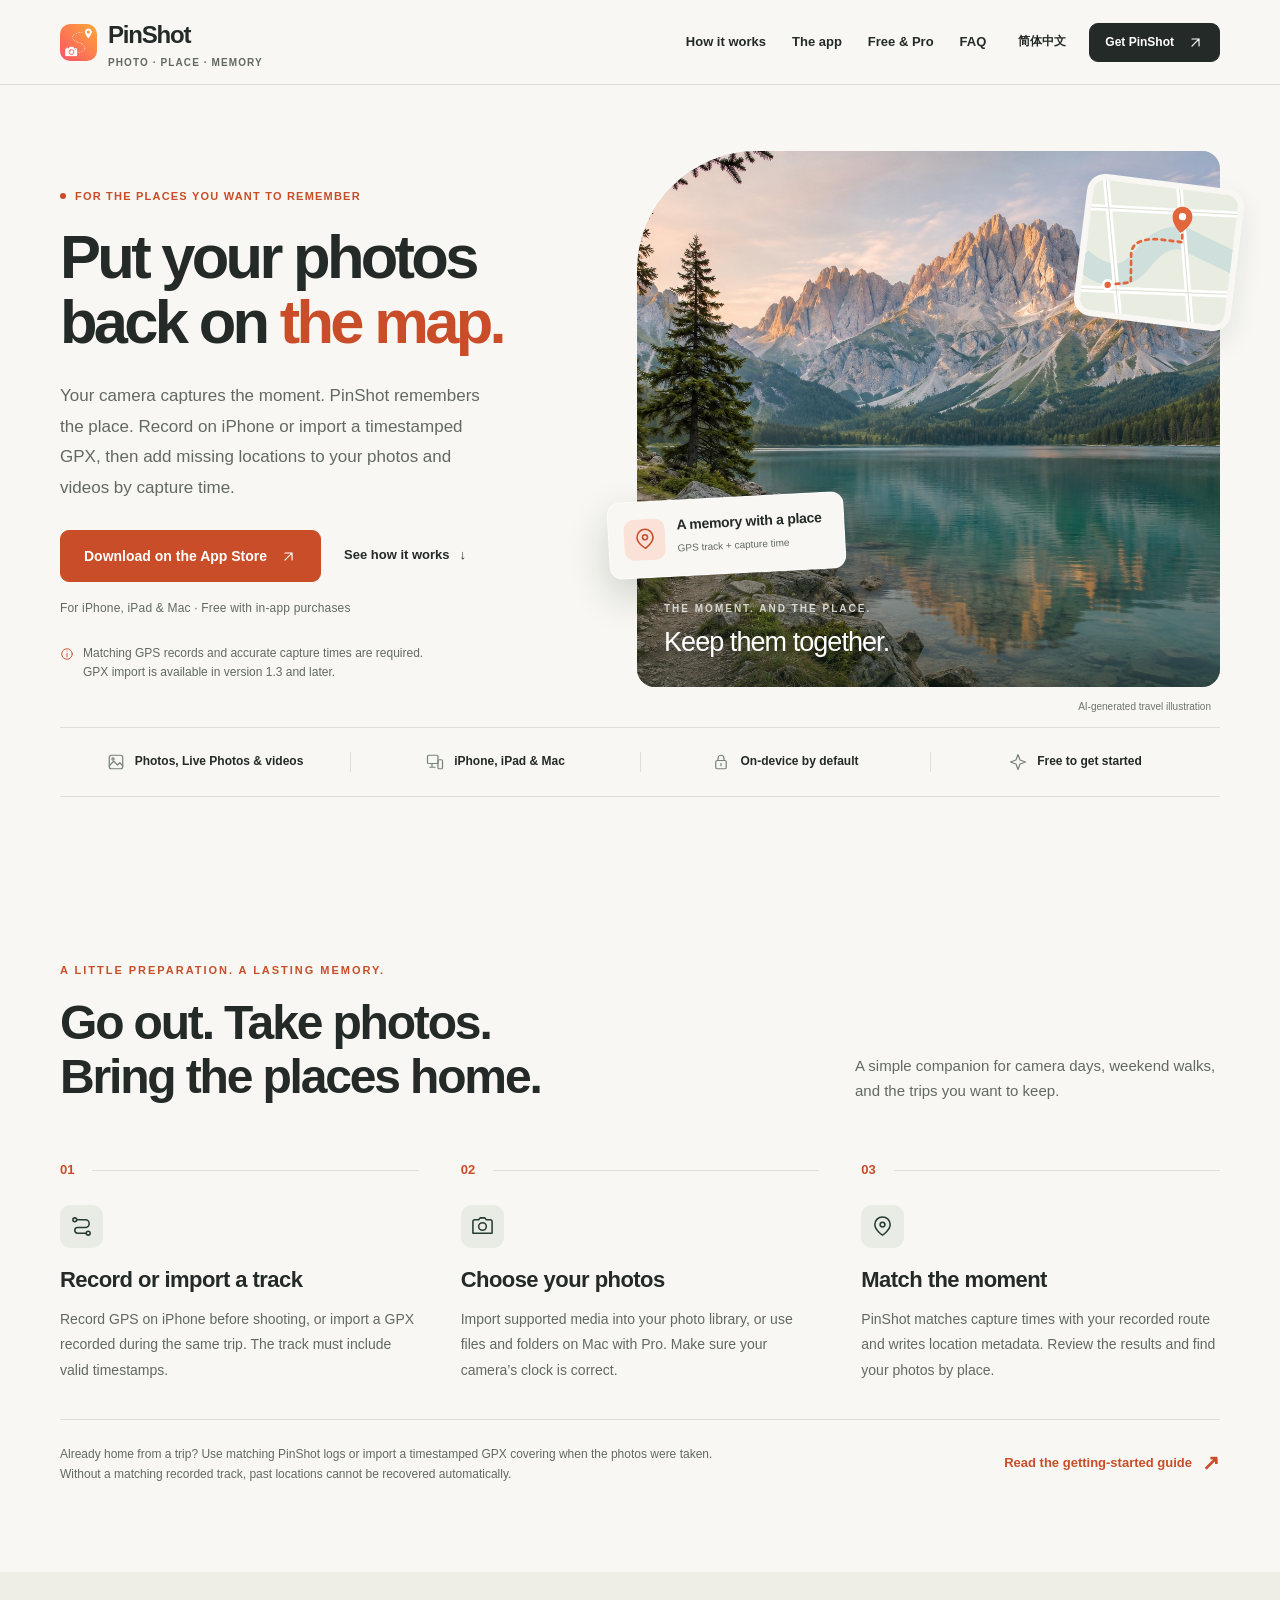
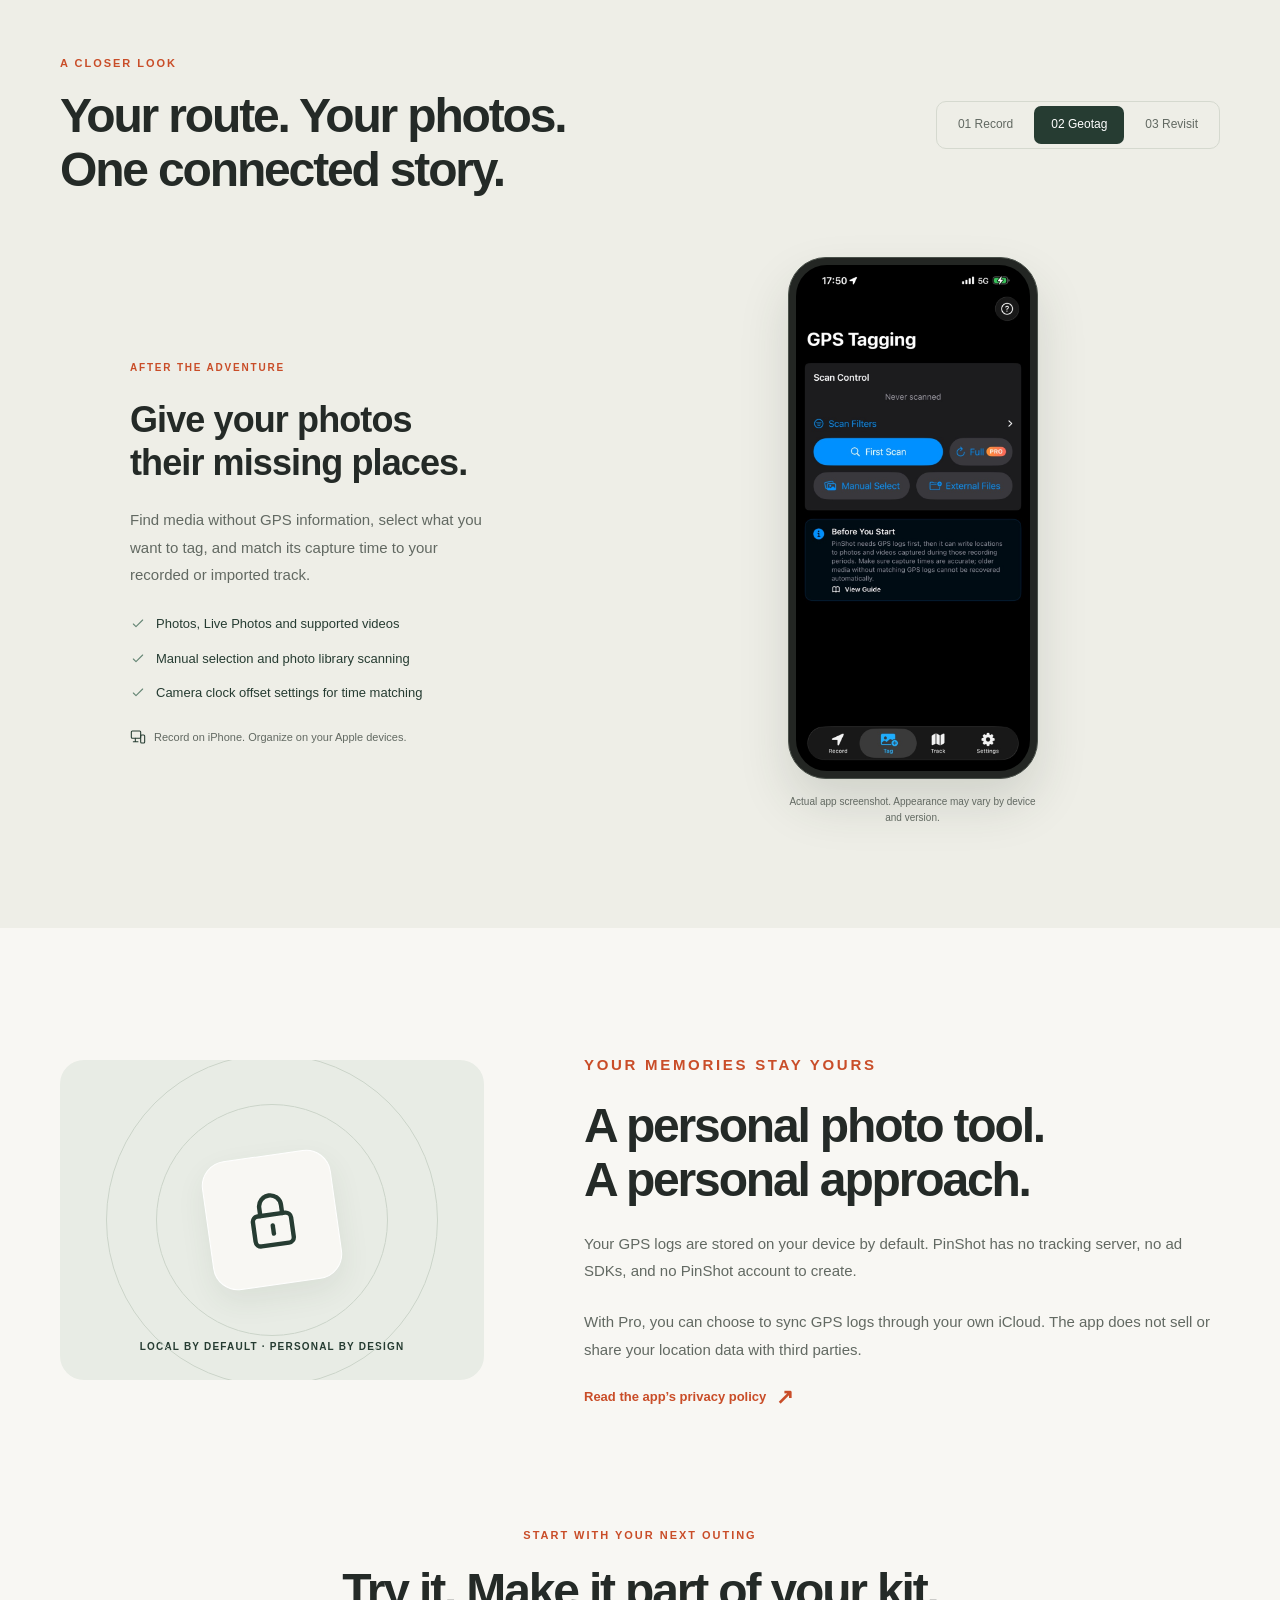
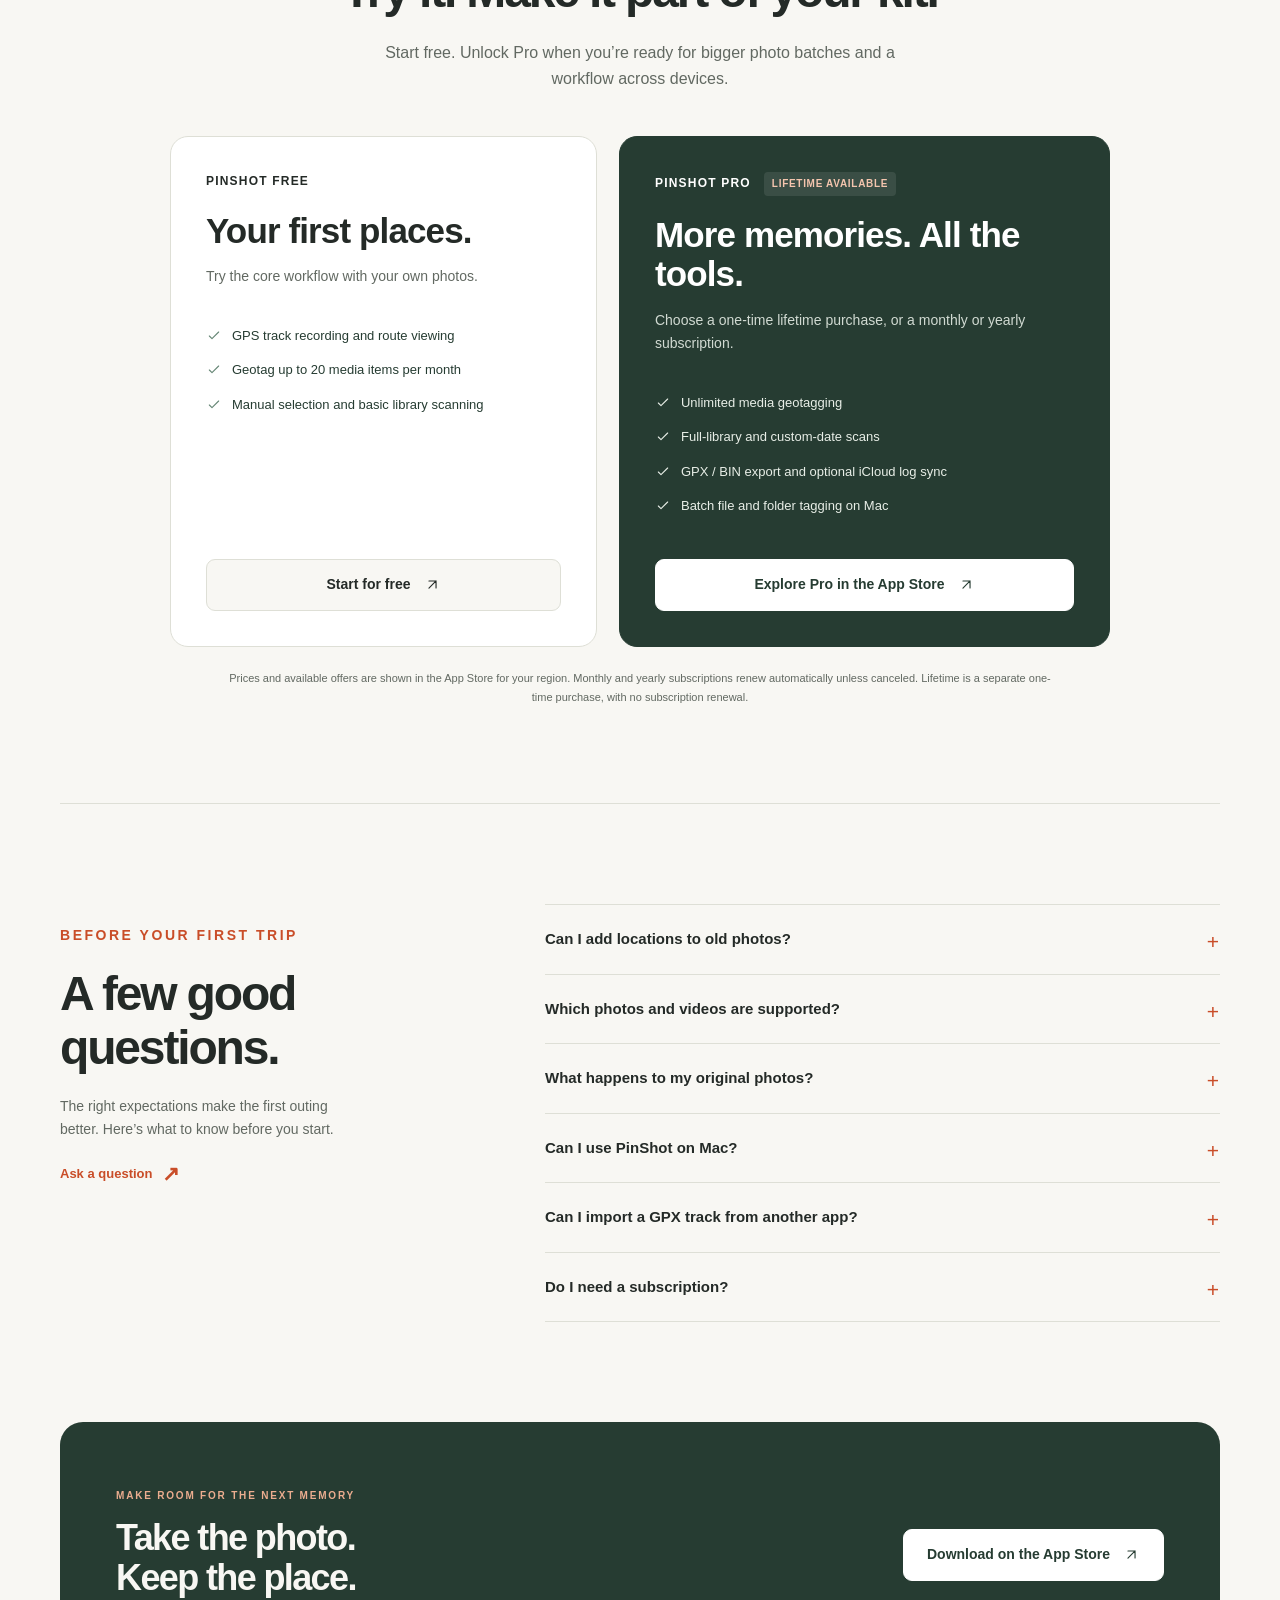
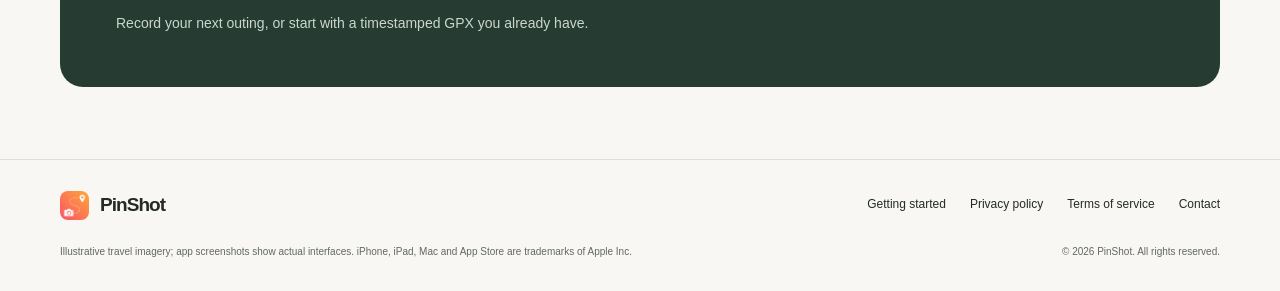
==== commit 23ab4034: "fix: align website copy with released GPX import support" ====
--- a/index.html
+++ b/index.html
@@ -2,28 +2,28 @@
 <html lang="en">
 <head>
 <meta charset="utf-8"><meta name="viewport" content="width=device-width,initial-scale=1">
-<title>PinShot — Put your photos back on the map</title><meta name="description" content="Record GPS tracks on iPhone and add missing locations to photos, Live Photos, and videos by capture time. Available for iPhone, iPad, and Mac. Free to start, with a lifetime Pro option.">
+<title>PinShot — Put your photos back on the map</title><meta name="description" content="Record GPS on iPhone or import a timestamped GPX to add missing locations to photos and videos. For iPhone, iPad and Mac. Free to start; lifetime Pro available.">
 <meta name="theme-color" content="#f8f7f3"><meta name="color-scheme" content="light">
 <link rel="canonical" href="https://robincoderzhao.github.io/pinshot-legal/">
 <link rel="alternate" hreflang="en" href="https://robincoderzhao.github.io/pinshot-legal/"><link rel="alternate" hreflang="zh-Hans" href="https://robincoderzhao.github.io/pinshot-legal/zh/"><link rel="alternate" hreflang="x-default" href="https://robincoderzhao.github.io/pinshot-legal/">
-<meta property="og:type" content="website"><meta property="og:site_name" content="PinShot"><meta property="og:title" content="PinShot — Put your photos back on the map"><meta property="og:description" content="Record GPS tracks on iPhone and add missing locations to photos, Live Photos, and videos by capture time. Available for iPhone, iPad, and Mac. Free to start, with a lifetime Pro option."><meta property="og:url" content="https://robincoderzhao.github.io/pinshot-legal/"><meta property="og:image" content="https://robincoderzhao.github.io/pinshot-legal/assets/images/travel-lake.jpg"><meta property="og:image:alt" content="Illustrative alpine lake with a lakeside trail and mountains in warm morning light">
+<meta property="og:type" content="website"><meta property="og:site_name" content="PinShot"><meta property="og:title" content="PinShot — Put your photos back on the map"><meta property="og:description" content="Record GPS on iPhone or import a timestamped GPX to add missing locations to photos and videos. For iPhone, iPad and Mac. Free to start; lifetime Pro available."><meta property="og:url" content="https://robincoderzhao.github.io/pinshot-legal/"><meta property="og:image" content="https://robincoderzhao.github.io/pinshot-legal/assets/images/travel-lake.jpg"><meta property="og:image:alt" content="Illustrative alpine lake with a lakeside trail and mountains in warm morning light">
 <meta name="twitter:card" content="summary_large_image">
 <link rel="icon" type="image/png" href="./assets/images/app-icon.png"><link rel="apple-touch-icon" href="./assets/images/app-icon.png">
 <link rel="stylesheet" href="./assets/site.css"><script src="./assets/site.js" defer></script>
-<script type="application/ld+json">{"@context": "https://schema.org", "@type": "SoftwareApplication", "name": "PinShot", "applicationCategory": "PhotographyApplication", "operatingSystem": "iOS 17.0 or later; iPadOS 17.0 or later; macOS 14.0 or later", "url": "https://robincoderzhao.github.io/pinshot-legal/", "downloadUrl": "https://apps.apple.com/app/id6784540498", "description": "Record GPS tracks on iPhone and add missing locations to photos, Live Photos, and videos by capture time. Available for iPhone, iPad, and Mac. Free to start, with a lifetime Pro option."}</script>
+<script type="application/ld+json">{"@context": "https://schema.org", "@type": "SoftwareApplication", "name": "PinShot", "applicationCategory": "PhotographyApplication", "operatingSystem": "iOS 17.0 or later; iPadOS 17.0 or later; macOS 14.0 or later", "url": "https://robincoderzhao.github.io/pinshot-legal/", "downloadUrl": "https://apps.apple.com/app/id6784540498", "description": "Record GPS on iPhone or import a timestamped GPX to add missing locations to photos and videos. For iPhone, iPad and Mac. Free to start; lifetime Pro available."}</script>
 </head><body>
 <a class="skip-link" href="#main">Skip to content</a><header class="site-header"><div class="wrap header-inner">
 <a class="brand" href="./" aria-label="PinShot Home"><img src="./assets/images/app-icon.png" width="37" height="37" alt=""><span>PinShot<small>PHOTO · PLACE · MEMORY</small></span></a>
 <nav class="desktop-nav" aria-label="Main navigation"><a href="#how-it-works">How it works</a><a href="#the-app">The app</a><a href="#pro">Free & Pro</a><a href="#faq">FAQ</a></nav>
-<div class="header-actions"><a class="language-link" data-language-link href="./zh/" lang="zh-Hans" hreflang="zh-Hans" aria-label="Switch to Simplified Chinese">简体中文</a><a class="button small dark" href="https://apps.apple.com/app/id6784540498" target="_blank" rel="noopener noreferrer">Get PinShot<svg width="17" height="17" viewBox="0 0 24 24" fill="none" stroke="currentColor" stroke-width="1.6" stroke-linecap="round" stroke-linejoin="round" aria-hidden="true"><path d="M7 17 17 7M7 7h10v10"/></svg></a><button class="mobile-toggle" data-menu-toggle aria-controls="mobile-navigation" aria-expanded="false" aria-label="Open navigation"><svg width="23" height="23" viewBox="0 0 24 24" fill="none" stroke="currentColor" stroke-width="1.6" stroke-linecap="round" stroke-linejoin="round" aria-hidden="true"><path d="M4 7h16M4 12h16M4 17h16"/></svg></button></div>
+<div class="header-actions"><a class="language-link" data-language-link href="./zh/" lang="zh-Hans" hreflang="zh-Hans" aria-label="Switch to Simplified Chinese">简体中文</a><a class="button small dark" href="https://apps.apple.com/app/apple-store/id6784540498?pt=129079916&amp;ct=website&amp;mt=8" target="_blank" rel="noopener noreferrer">Get PinShot<svg width="17" height="17" viewBox="0 0 24 24" fill="none" stroke="currentColor" stroke-width="1.6" stroke-linecap="round" stroke-linejoin="round" aria-hidden="true"><path d="M7 17 17 7M7 7h10v10"/></svg></a><button class="mobile-toggle" data-menu-toggle aria-controls="mobile-navigation" aria-expanded="false" aria-label="Open navigation"><svg width="23" height="23" viewBox="0 0 24 24" fill="none" stroke="currentColor" stroke-width="1.6" stroke-linecap="round" stroke-linejoin="round" aria-hidden="true"><path d="M4 7h16M4 12h16M4 17h16"/></svg></button></div>
 </div><nav id="mobile-navigation" class="mobile-nav" aria-label="Main navigation" hidden><a href="#how-it-works">How it works</a><a href="#the-app">The app</a><a href="#pro">Free & Pro</a><a href="#faq">FAQ</a></nav></header>
 <main id="main">
-<section class="hero wrap" aria-labelledby="hero-title"><div class="hero-grid"><div class="hero-copy"><p class="eyebrow"><span class="tiny-dot" aria-hidden="true"></span>FOR THE PLACES YOU WANT TO REMEMBER</p><h1 id="hero-title">Put your photos<br>back on <em>the map.</em></h1><p class="hero-description">Your camera captures the moment. PinShot remembers the place. Record your route, then add missing locations to your photos and videos by capture time.</p><div class="hero-actions"><a class="button " href="https://apps.apple.com/app/id6784540498" target="_blank" rel="noopener noreferrer">Download on the App Store<svg width="17" height="17" viewBox="0 0 24 24" fill="none" stroke="currentColor" stroke-width="1.6" stroke-linecap="round" stroke-linejoin="round" aria-hidden="true"><path d="M7 17 17 7M7 7h10v10"/></svg></a><a class="text-link" href="#how-it-works">See how it works<span aria-hidden="true">↓</span></a></div><p class="device-note">For iPhone, iPad & Mac · Free with in-app purchases</p><p class="prerequisite"><svg width="14" height="14" viewBox="0 0 24 24" fill="none" stroke="currentColor" stroke-width="1.6" stroke-linecap="round" stroke-linejoin="round" aria-hidden="true"><circle cx="12" cy="12" r="9"/><path d="M12 11v6M12 7v.01"/></svg><span>Start recording before you shoot. Matching GPS logs and accurate capture times are required.</span></p></div>
+<section class="hero wrap" aria-labelledby="hero-title"><div class="hero-grid"><div class="hero-copy"><p class="eyebrow"><span class="tiny-dot" aria-hidden="true"></span>FOR THE PLACES YOU WANT TO REMEMBER</p><h1 id="hero-title">Put your photos<br>back on <em>the map.</em></h1><p class="hero-description">Your camera captures the moment. PinShot remembers the place. Record on iPhone or import a timestamped GPX, then add missing locations to your photos and videos by capture time.</p><div class="hero-actions"><a class="button " href="https://apps.apple.com/app/apple-store/id6784540498?pt=129079916&amp;ct=website&amp;mt=8" target="_blank" rel="noopener noreferrer">Download on the App Store<svg width="17" height="17" viewBox="0 0 24 24" fill="none" stroke="currentColor" stroke-width="1.6" stroke-linecap="round" stroke-linejoin="round" aria-hidden="true"><path d="M7 17 17 7M7 7h10v10"/></svg></a><a class="text-link" href="#how-it-works">See how it works<span aria-hidden="true">↓</span></a></div><p class="device-note">For iPhone, iPad & Mac · Free with in-app purchases</p><p class="prerequisite"><svg width="14" height="14" viewBox="0 0 24 24" fill="none" stroke="currentColor" stroke-width="1.6" stroke-linecap="round" stroke-linejoin="round" aria-hidden="true"><circle cx="12" cy="12" r="9"/><path d="M12 11v6M12 7v.01"/></svg><span>Matching GPS records and accurate capture times are required. GPX import is available in version 1.3 and later.</span></p></div>
 <div class="hero-art"><div class="travel-photo"><img src="./assets/images/travel-lake.jpg" width="1536" height="1024" fetchpriority="high" alt="Illustrative alpine lake with a lakeside trail and mountains in warm morning light"><div class="photo-caption"><span>THE MOMENT. AND THE PLACE.</span><strong>Keep them together.</strong></div></div><div class="map-token" aria-hidden="true"><svg viewBox="0 0 160 145"><rect width="160" height="145" fill="#e9ede1"/><path d="M-5 90Q40 120 62 83T112 56T169 75" fill="none" stroke="#cedfdc" stroke-width="25"/><path d="M10-10 46 155M92-10 125 150M-5 32 164 20M-5 123 164 109" stroke="#fff" stroke-width="7"/><path d="M-5 32 164 20M10-10 46 155M92-10 125 150M-5 123 164 109" stroke="#dadccf" fill="none"/><path d="M28 115 53 109 50 81Q46 60 79 58L104 58 101 34" stroke="#e2663b" fill="none" stroke-width="3" stroke-linecap="round" stroke-dasharray="4 5"/><circle cx="28" cy="115" r="5" fill="#e2663b" stroke="#fff" stroke-width="3"/><path d="M112 30c0 10-11 18-11 18S90 40 90 30a11 11 0 1 1 22 0Z" fill="#e2663b"/><circle cx="101" cy="30" r="4" fill="#fff"/></svg></div><div class="memory-tag"><div class="memory-pin"><svg width="24" height="24" viewBox="0 0 24 24" fill="none" stroke="currentColor" stroke-width="1.6" stroke-linecap="round" stroke-linejoin="round" aria-hidden="true"><path d="M20 10c0 6-8 11-8 11S4 16 4 10a8 8 0 1 1 16 0Z"/><circle cx="12" cy="10" r="2.5"/></svg></div><div><strong>A memory with a place</strong><small>GPS track + capture time</small></div></div><span class="photo-note">AI-generated travel illustration</span></div></div><div class="intro-strip"><div><svg width="18" height="18" viewBox="0 0 24 24" fill="none" stroke="currentColor" stroke-width="1.6" stroke-linecap="round" stroke-linejoin="round" aria-hidden="true"><rect x="3" y="3" width="18" height="18" rx="3"/><circle cx="8" cy="8" r="1.5"/><path d="m3 17 6-6 5 5 3-3 4 4"/></svg><span>Photos, Live Photos & videos</span></div><div><svg width="18" height="18" viewBox="0 0 24 24" fill="none" stroke="currentColor" stroke-width="1.6" stroke-linecap="round" stroke-linejoin="round" aria-hidden="true"><rect x="2" y="3" width="14" height="11" rx="1.5"/><path d="M5 19h7m-4-5v5"/><rect x="16" y="9" width="6" height="12" rx="1.5"/></svg><span>iPhone, iPad & Mac</span></div><div><svg width="18" height="18" viewBox="0 0 24 24" fill="none" stroke="currentColor" stroke-width="1.6" stroke-linecap="round" stroke-linejoin="round" aria-hidden="true"><rect x="5" y="10" width="14" height="11" rx="2"/><path d="M8 10V7a4 4 0 0 1 8 0v3"/><path d="M12 14v3"/></svg><span>On-device by default</span></div><div><svg width="18" height="18" viewBox="0 0 24 24" fill="none" stroke="currentColor" stroke-width="1.6" stroke-linecap="round" stroke-linejoin="round" aria-hidden="true"><path d="m12 2 2.7 7.3L22 12l-7.3 2.7L12 22l-2.7-7.3L2 12l7.3-2.7Z"/></svg><span>Free to get started</span></div></div></section>
-<section class="section workflow wrap" id="how-it-works"><div class="section-heading"><div><p class="eyebrow">A LITTLE PREPARATION. A LASTING MEMORY.</p><h2>Go out. Take photos.<br>Bring the places home.</h2></div><p>A simple companion for camera days, weekend walks, and the trips you want to keep.</p></div><div class="steps"><article class="step"><div class="step-number">01</div><div class="step-icon"><svg width="23" height="23" viewBox="0 0 24 24" fill="none" stroke="currentColor" stroke-width="1.6" stroke-linecap="round" stroke-linejoin="round" aria-hidden="true"><circle cx="5" cy="5" r="2"/><circle cx="19" cy="19" r="2"/><path d="M7 5h9a4 4 0 0 1 0 8H8a3 3 0 0 0 0 6h9"/></svg></div><h3>Record your route</h3><p>Start GPS recording in PinShot on your iPhone before taking photos. Keep it with you while your camera captures the day.</p></article><article class="step"><div class="step-number">02</div><div class="step-icon"><svg width="23" height="23" viewBox="0 0 24 24" fill="none" stroke="currentColor" stroke-width="1.6" stroke-linecap="round" stroke-linejoin="round" aria-hidden="true"><path d="m8 5 1.5-2h5L16 5h4a2 2 0 0 1 2 2v12H2V7a2 2 0 0 1 2-2Z"/><circle cx="12" cy="12" r="4"/></svg></div><h3>Choose your photos</h3><p>Import supported media into your photo library, or use files and folders on Mac with Pro. Make sure your camera’s clock is correct.</p></article><article class="step"><div class="step-number">03</div><div class="step-icon"><svg width="23" height="23" viewBox="0 0 24 24" fill="none" stroke="currentColor" stroke-width="1.6" stroke-linecap="round" stroke-linejoin="round" aria-hidden="true"><path d="M20 10c0 6-8 11-8 11S4 16 4 10a8 8 0 1 1 16 0Z"/><circle cx="12" cy="10" r="2.5"/></svg></div><h3>Match the moment</h3><p>PinShot matches capture times with your recorded route and writes location metadata. Review the results and find your photos by place.</p></article></div><div class="workflow-bottom"><p>Already home from a trip? You’ll need PinShot logs that cover when the photos were taken. Locations cannot be recovered automatically without matching logs.</p><a class="text-link" href="guide/">Read the getting-started guide<span class="arrow" aria-hidden="true">↗</span></a></div></section>
-<section class="app-section" id="the-app"><div class="wrap"><div class="section-heading"><div><p class="eyebrow">A CLOSER LOOK</p><h2>Your route. Your photos.<br>One connected story.</h2></div><div class="tab-list" role="tablist" aria-label="Explore PinShot features" data-tabs><button role="tab" id="tab-record" aria-controls="panel-record" aria-selected="false" tabindex="-1">01 Record</button><button role="tab" id="tab-tag" aria-controls="panel-tag" aria-selected="true" tabindex="0">02 Geotag</button><button role="tab" id="tab-track" aria-controls="panel-track" aria-selected="false" tabindex="-1">03 Revisit</button></div></div><div class="app-panel" id="panel-record" role="tabpanel" aria-labelledby="tab-record" tabindex="0" hidden><div class="app-panel-copy"><p class="eyebrow">BEFORE YOU TAKE THE FIRST PHOTO</p><h3>Let your phone<br>remember the route.</h3><p>Start a recording session before you shoot. PinShot records in the background, with adaptive power saving when you’re stationary.</p><ul class="feature-list"><li><svg width="16" height="16" viewBox="0 0 24 24" fill="none" stroke="currentColor" stroke-width="1.6" stroke-linecap="round" stroke-linejoin="round" aria-hidden="true"><path d="m5 12 4 4L19 6"/></svg><span>Background GPS recording on iPhone</span></li><li><svg width="16" height="16" viewBox="0 0 24 24" fill="none" stroke="currentColor" stroke-width="1.6" stroke-linecap="round" stroke-linejoin="round" aria-hidden="true"><path d="m5 12 4 4L19 6"/></svg><span>Review recording status and permissions</span></li><li><svg width="16" height="16" viewBox="0 0 24 24" fill="none" stroke="currentColor" stroke-width="1.6" stroke-linecap="round" stroke-linejoin="round" aria-hidden="true"><path d="m5 12 4 4L19 6"/></svg><span>Export your route as GPX or BIN with Pro</span></li></ul><div class="pair-note"><svg width="16" height="16" viewBox="0 0 24 24" fill="none" stroke="currentColor" stroke-width="1.6" stroke-linecap="round" stroke-linejoin="round" aria-hidden="true"><rect x="2" y="3" width="14" height="11" rx="1.5"/><path d="M5 19h7m-4-5v5"/><rect x="16" y="9" width="6" height="12" rx="1.5"/></svg><span>Record on iPhone. Organize on your Apple devices.</span></div></div><figure class="phone-figure"><div class="phone-shell"><img src="./assets/images/app-record-en.jpg" width="1284" height="2778" loading="lazy" decoding="async" alt="Actual PinShot iPhone screenshot showing GPS recording controls"></div><figcaption>Actual app screenshot. Appearance may vary by device and version.</figcaption></figure></div><div class="app-panel" id="panel-tag" role="tabpanel" aria-labelledby="tab-tag" tabindex="0"><div class="app-panel-copy"><p class="eyebrow">AFTER THE ADVENTURE</p><h3>Give your photos<br>their missing places.</h3><p>Find media without GPS information, select what you want to tag, and match its capture time to your PinShot logs.</p><ul class="feature-list"><li><svg width="16" height="16" viewBox="0 0 24 24" fill="none" stroke="currentColor" stroke-width="1.6" stroke-linecap="round" stroke-linejoin="round" aria-hidden="true"><path d="m5 12 4 4L19 6"/></svg><span>Photos, Live Photos and supported videos</span></li><li><svg width="16" height="16" viewBox="0 0 24 24" fill="none" stroke="currentColor" stroke-width="1.6" stroke-linecap="round" stroke-linejoin="round" aria-hidden="true"><path d="m5 12 4 4L19 6"/></svg><span>Manual selection and photo library scanning</span></li><li><svg width="16" height="16" viewBox="0 0 24 24" fill="none" stroke="currentColor" stroke-width="1.6" stroke-linecap="round" stroke-linejoin="round" aria-hidden="true"><path d="m5 12 4 4L19 6"/></svg><span>Camera clock offset settings for time matching</span></li></ul><div class="pair-note"><svg width="16" height="16" viewBox="0 0 24 24" fill="none" stroke="currentColor" stroke-width="1.6" stroke-linecap="round" stroke-linejoin="round" aria-hidden="true"><rect x="2" y="3" width="14" height="11" rx="1.5"/><path d="M5 19h7m-4-5v5"/><rect x="16" y="9" width="6" height="12" rx="1.5"/></svg><span>Record on iPhone. Organize on your Apple devices.</span></div></div><figure class="phone-figure"><div class="phone-shell"><img src="./assets/images/app-tag-en.jpg" width="1284" height="2778" loading="lazy" decoding="async" alt="Actual PinShot iPhone screenshot showing GPS tagging, media selection and matching requirements"></div><figcaption>Actual app screenshot. Appearance may vary by device and version.</figcaption></figure></div><div class="app-panel" id="panel-track" role="tabpanel" aria-labelledby="tab-track" tabindex="0" hidden><div class="app-panel-copy"><p class="eyebrow">REMEMBER THE WAY YOU WENT</p><h3>Follow the day<br>back, one turn at a time.</h3><p>Review your recorded route on a map, with speed segments, distance, duration and recorded points.</p><ul class="feature-list"><li><svg width="16" height="16" viewBox="0 0 24 24" fill="none" stroke="currentColor" stroke-width="1.6" stroke-linecap="round" stroke-linejoin="round" aria-hidden="true"><path d="m5 12 4 4L19 6"/></svg><span>Daily routes on a map</span></li><li><svg width="16" height="16" viewBox="0 0 24 24" fill="none" stroke="currentColor" stroke-width="1.6" stroke-linecap="round" stroke-linejoin="round" aria-hidden="true"><path d="m5 12 4 4L19 6"/></svg><span>A clear view of the journey you recorded</span></li><li><svg width="16" height="16" viewBox="0 0 24 24" fill="none" stroke="currentColor" stroke-width="1.6" stroke-linecap="round" stroke-linejoin="round" aria-hidden="true"><path d="m5 12 4 4L19 6"/></svg><span>Personal iCloud log sync across devices with Pro</span></li></ul><div class="pair-note"><svg width="16" height="16" viewBox="0 0 24 24" fill="none" stroke="currentColor" stroke-width="1.6" stroke-linecap="round" stroke-linejoin="round" aria-hidden="true"><rect x="2" y="3" width="14" height="11" rx="1.5"/><path d="M5 19h7m-4-5v5"/><rect x="16" y="9" width="6" height="12" rx="1.5"/></svg><span>Record on iPhone. Organize on your Apple devices.</span></div></div><figure class="phone-figure"><div class="phone-shell"><img src="./assets/images/app-track-en.jpg" width="1284" height="2778" loading="lazy" decoding="async" alt="Actual PinShot iPhone screenshot showing a recorded route on a map"></div><figcaption>Actual app screenshot. Appearance may vary by device and version.</figcaption></figure></div></div></section>
+<section class="section workflow wrap" id="how-it-works"><div class="section-heading"><div><p class="eyebrow">A LITTLE PREPARATION. A LASTING MEMORY.</p><h2>Go out. Take photos.<br>Bring the places home.</h2></div><p>A simple companion for camera days, weekend walks, and the trips you want to keep.</p></div><div class="steps"><article class="step"><div class="step-number">01</div><div class="step-icon"><svg width="23" height="23" viewBox="0 0 24 24" fill="none" stroke="currentColor" stroke-width="1.6" stroke-linecap="round" stroke-linejoin="round" aria-hidden="true"><circle cx="5" cy="5" r="2"/><circle cx="19" cy="19" r="2"/><path d="M7 5h9a4 4 0 0 1 0 8H8a3 3 0 0 0 0 6h9"/></svg></div><h3>Record or import a track</h3><p>Record GPS on iPhone before shooting, or import a GPX recorded during the same trip. The track must include valid timestamps.</p></article><article class="step"><div class="step-number">02</div><div class="step-icon"><svg width="23" height="23" viewBox="0 0 24 24" fill="none" stroke="currentColor" stroke-width="1.6" stroke-linecap="round" stroke-linejoin="round" aria-hidden="true"><path d="m8 5 1.5-2h5L16 5h4a2 2 0 0 1 2 2v12H2V7a2 2 0 0 1 2-2Z"/><circle cx="12" cy="12" r="4"/></svg></div><h3>Choose your photos</h3><p>Import supported media into your photo library, or use files and folders on Mac with Pro. Make sure your camera’s clock is correct.</p></article><article class="step"><div class="step-number">03</div><div class="step-icon"><svg width="23" height="23" viewBox="0 0 24 24" fill="none" stroke="currentColor" stroke-width="1.6" stroke-linecap="round" stroke-linejoin="round" aria-hidden="true"><path d="M20 10c0 6-8 11-8 11S4 16 4 10a8 8 0 1 1 16 0Z"/><circle cx="12" cy="10" r="2.5"/></svg></div><h3>Match the moment</h3><p>PinShot matches capture times with your recorded route and writes location metadata. Review the results and find your photos by place.</p></article></div><div class="workflow-bottom"><p>Already home from a trip? Use matching PinShot logs or import a timestamped GPX covering when the photos were taken. Without a matching recorded track, past locations cannot be recovered automatically.</p><a class="text-link" href="guide/">Read the getting-started guide<span class="arrow" aria-hidden="true">↗</span></a></div></section>
+<section class="app-section" id="the-app"><div class="wrap"><div class="section-heading"><div><p class="eyebrow">A CLOSER LOOK</p><h2>Your route. Your photos.<br>One connected story.</h2></div><div class="tab-list" role="tablist" aria-label="Explore PinShot features" data-tabs><button role="tab" id="tab-record" aria-controls="panel-record" aria-selected="false" tabindex="-1">01 Record</button><button role="tab" id="tab-tag" aria-controls="panel-tag" aria-selected="true" tabindex="0">02 Geotag</button><button role="tab" id="tab-track" aria-controls="panel-track" aria-selected="false" tabindex="-1">03 Revisit</button></div></div><div class="app-panel" id="panel-record" role="tabpanel" aria-labelledby="tab-record" tabindex="0" hidden><div class="app-panel-copy"><p class="eyebrow">BEFORE YOU TAKE THE FIRST PHOTO</p><h3>Let your phone<br>remember the route.</h3><p>Start a recording session before you shoot. PinShot records in the background, with adaptive power saving when you’re stationary.</p><ul class="feature-list"><li><svg width="16" height="16" viewBox="0 0 24 24" fill="none" stroke="currentColor" stroke-width="1.6" stroke-linecap="round" stroke-linejoin="round" aria-hidden="true"><path d="m5 12 4 4L19 6"/></svg><span>Background GPS recording on iPhone</span></li><li><svg width="16" height="16" viewBox="0 0 24 24" fill="none" stroke="currentColor" stroke-width="1.6" stroke-linecap="round" stroke-linejoin="round" aria-hidden="true"><path d="m5 12 4 4L19 6"/></svg><span>Review recording status and permissions</span></li><li><svg width="16" height="16" viewBox="0 0 24 24" fill="none" stroke="currentColor" stroke-width="1.6" stroke-linecap="round" stroke-linejoin="round" aria-hidden="true"><path d="m5 12 4 4L19 6"/></svg><span>Export your route as GPX or BIN with Pro</span></li></ul><div class="pair-note"><svg width="16" height="16" viewBox="0 0 24 24" fill="none" stroke="currentColor" stroke-width="1.6" stroke-linecap="round" stroke-linejoin="round" aria-hidden="true"><rect x="2" y="3" width="14" height="11" rx="1.5"/><path d="M5 19h7m-4-5v5"/><rect x="16" y="9" width="6" height="12" rx="1.5"/></svg><span>Record on iPhone. Organize on your Apple devices.</span></div></div><figure class="phone-figure"><div class="phone-shell"><img src="./assets/images/app-record-en.jpg" width="1284" height="2778" loading="lazy" decoding="async" alt="Actual PinShot iPhone screenshot showing GPS recording controls"></div><figcaption>Actual app screenshot. Appearance may vary by device and version.</figcaption></figure></div><div class="app-panel" id="panel-tag" role="tabpanel" aria-labelledby="tab-tag" tabindex="0"><div class="app-panel-copy"><p class="eyebrow">AFTER THE ADVENTURE</p><h3>Give your photos<br>their missing places.</h3><p>Find media without GPS information, select what you want to tag, and match its capture time to your recorded or imported track.</p><ul class="feature-list"><li><svg width="16" height="16" viewBox="0 0 24 24" fill="none" stroke="currentColor" stroke-width="1.6" stroke-linecap="round" stroke-linejoin="round" aria-hidden="true"><path d="m5 12 4 4L19 6"/></svg><span>Photos, Live Photos and supported videos</span></li><li><svg width="16" height="16" viewBox="0 0 24 24" fill="none" stroke="currentColor" stroke-width="1.6" stroke-linecap="round" stroke-linejoin="round" aria-hidden="true"><path d="m5 12 4 4L19 6"/></svg><span>Manual selection and photo library scanning</span></li><li><svg width="16" height="16" viewBox="0 0 24 24" fill="none" stroke="currentColor" stroke-width="1.6" stroke-linecap="round" stroke-linejoin="round" aria-hidden="true"><path d="m5 12 4 4L19 6"/></svg><span>Camera clock offset settings for time matching</span></li></ul><div class="pair-note"><svg width="16" height="16" viewBox="0 0 24 24" fill="none" stroke="currentColor" stroke-width="1.6" stroke-linecap="round" stroke-linejoin="round" aria-hidden="true"><rect x="2" y="3" width="14" height="11" rx="1.5"/><path d="M5 19h7m-4-5v5"/><rect x="16" y="9" width="6" height="12" rx="1.5"/></svg><span>Record on iPhone. Organize on your Apple devices.</span></div></div><figure class="phone-figure"><div class="phone-shell"><img src="./assets/images/app-tag-en.jpg" width="1284" height="2778" loading="lazy" decoding="async" alt="Actual PinShot iPhone screenshot showing GPS tagging, media selection and matching requirements"></div><figcaption>Actual app screenshot. Appearance may vary by device and version.</figcaption></figure></div><div class="app-panel" id="panel-track" role="tabpanel" aria-labelledby="tab-track" tabindex="0" hidden><div class="app-panel-copy"><p class="eyebrow">REMEMBER THE WAY YOU WENT</p><h3>Follow the day<br>back, one turn at a time.</h3><p>Review your recorded route on a map, with speed segments, distance, duration and recorded points.</p><ul class="feature-list"><li><svg width="16" height="16" viewBox="0 0 24 24" fill="none" stroke="currentColor" stroke-width="1.6" stroke-linecap="round" stroke-linejoin="round" aria-hidden="true"><path d="m5 12 4 4L19 6"/></svg><span>Daily routes on a map</span></li><li><svg width="16" height="16" viewBox="0 0 24 24" fill="none" stroke="currentColor" stroke-width="1.6" stroke-linecap="round" stroke-linejoin="round" aria-hidden="true"><path d="m5 12 4 4L19 6"/></svg><span>A clear view of the journey you recorded</span></li><li><svg width="16" height="16" viewBox="0 0 24 24" fill="none" stroke="currentColor" stroke-width="1.6" stroke-linecap="round" stroke-linejoin="round" aria-hidden="true"><path d="m5 12 4 4L19 6"/></svg><span>Personal iCloud log sync across devices with Pro</span></li></ul><div class="pair-note"><svg width="16" height="16" viewBox="0 0 24 24" fill="none" stroke="currentColor" stroke-width="1.6" stroke-linecap="round" stroke-linejoin="round" aria-hidden="true"><rect x="2" y="3" width="14" height="11" rx="1.5"/><path d="M5 19h7m-4-5v5"/><rect x="16" y="9" width="6" height="12" rx="1.5"/></svg><span>Record on iPhone. Organize on your Apple devices.</span></div></div><figure class="phone-figure"><div class="phone-shell"><img src="./assets/images/app-track-en.jpg" width="1284" height="2778" loading="lazy" decoding="async" alt="Actual PinShot iPhone screenshot showing a recorded route on a map"></div><figcaption>Actual app screenshot. Appearance may vary by device and version.</figcaption></figure></div></div></section>
 <section class="section privacy-section wrap"><div class="privacy-art" aria-hidden="true"><div class="lock-tile"><svg width="66" height="66" viewBox="0 0 24 24" fill="none" stroke="currentColor" stroke-width="1.6" stroke-linecap="round" stroke-linejoin="round" aria-hidden="true"><rect x="5" y="10" width="14" height="11" rx="2"/><path d="M8 10V7a4 4 0 0 1 8 0v3"/><path d="M12 14v3"/></svg></div><span class="privacy-caption">LOCAL BY DEFAULT · PERSONAL BY DESIGN</span></div><div class="privacy-copy"><p class="eyebrow">YOUR MEMORIES STAY YOURS</p><h2>A personal photo tool.<br>A personal approach.</h2><p>Your GPS logs are stored on your device by default. PinShot has no tracking server, no ad SDKs, and no PinShot account to create.</p><p>With Pro, you can choose to sync GPS logs through your own iCloud. The app does not sell or share your location data with third parties.</p><a class="text-link" href="./privacy/?lang=en">Read the app’s privacy policy<span class="arrow" aria-hidden="true">↗</span></a></div></section>
-<section class="plans-section wrap" id="pro"><div class="plans-heading"><p class="eyebrow">START WITH YOUR NEXT OUTING</p><h2>Try it. Make it part of your kit.</h2><p class="section-lead">Start free. Unlock Pro when you’re ready for bigger photo batches and a workflow across devices.</p></div><div class="plans-grid"><article class="plan-card"><span class="plan-name">PinShot Free</span><h3>Your first places.</h3><p>Try the core workflow with your own photos.</p><ul class="feature-list"><li><svg width="16" height="16" viewBox="0 0 24 24" fill="none" stroke="currentColor" stroke-width="1.6" stroke-linecap="round" stroke-linejoin="round" aria-hidden="true"><path d="m5 12 4 4L19 6"/></svg><span>GPS track recording and route viewing</span></li><li><svg width="16" height="16" viewBox="0 0 24 24" fill="none" stroke="currentColor" stroke-width="1.6" stroke-linecap="round" stroke-linejoin="round" aria-hidden="true"><path d="m5 12 4 4L19 6"/></svg><span>Geotag up to 20 media items per month</span></li><li><svg width="16" height="16" viewBox="0 0 24 24" fill="none" stroke="currentColor" stroke-width="1.6" stroke-linecap="round" stroke-linejoin="round" aria-hidden="true"><path d="m5 12 4 4L19 6"/></svg><span>Manual selection and basic library scanning</span></li></ul><a class="button light" href="https://apps.apple.com/app/id6784540498" target="_blank" rel="noopener noreferrer">Start for free<svg width="17" height="17" viewBox="0 0 24 24" fill="none" stroke="currentColor" stroke-width="1.6" stroke-linecap="round" stroke-linejoin="round" aria-hidden="true"><path d="M7 17 17 7M7 7h10v10"/></svg></a></article><article class="plan-card pro"><span class="plan-name">PinShot Pro<span class="plan-badge">LIFETIME AVAILABLE</span></span><h3>More memories. All the tools.</h3><p>Choose a one-time lifetime purchase, or a monthly or yearly subscription.</p><ul class="feature-list"><li><svg width="16" height="16" viewBox="0 0 24 24" fill="none" stroke="currentColor" stroke-width="1.6" stroke-linecap="round" stroke-linejoin="round" aria-hidden="true"><path d="m5 12 4 4L19 6"/></svg><span>Unlimited media geotagging</span></li><li><svg width="16" height="16" viewBox="0 0 24 24" fill="none" stroke="currentColor" stroke-width="1.6" stroke-linecap="round" stroke-linejoin="round" aria-hidden="true"><path d="m5 12 4 4L19 6"/></svg><span>Full-library and custom-date scans</span></li><li><svg width="16" height="16" viewBox="0 0 24 24" fill="none" stroke="currentColor" stroke-width="1.6" stroke-linecap="round" stroke-linejoin="round" aria-hidden="true"><path d="m5 12 4 4L19 6"/></svg><span>GPX / BIN export and optional iCloud log sync</span></li><li><svg width="16" height="16" viewBox="0 0 24 24" fill="none" stroke="currentColor" stroke-width="1.6" stroke-linecap="round" stroke-linejoin="round" aria-hidden="true"><path d="m5 12 4 4L19 6"/></svg><span>Batch file and folder tagging on Mac</span></li></ul><a class="button white" href="https://apps.apple.com/app/id6784540498" target="_blank" rel="noopener noreferrer">Explore Pro in the App Store<svg width="17" height="17" viewBox="0 0 24 24" fill="none" stroke="currentColor" stroke-width="1.6" stroke-linecap="round" stroke-linejoin="round" aria-hidden="true"><path d="M7 17 17 7M7 7h10v10"/></svg></a></article></div><p class="plan-legal">Prices and available offers are shown in the App Store for your region. Monthly and yearly subscriptions renew automatically unless canceled. Lifetime is a separate one-time purchase, with no subscription renewal.</p></section>
-<section class="section faq-section wrap" id="faq"><div class="faq-intro"><p class="eyebrow">BEFORE YOUR FIRST TRIP</p><h2>A few good<br>questions.</h2><p>The right expectations make the first outing better. Here’s what to know before you start.</p><a class="text-link" href="mailto:414108176@qq.com">Ask a question<span class="arrow" aria-hidden="true">↗</span></a></div><div class="faq-list"><details><summary>Can I add locations to old photos?</summary><p>Only when matching PinShot GPS logs exist for the time those photos were taken, and their capture times are accurate. PinShot cannot automatically recover an unrecorded journey or infer the original location from the image.</p></details><details><summary>Which photos and videos are supported?</summary><p>JPEG, HEIC/HEIF, PNG, TIFF and DNG photos; Live Photos in the system photo library; and MP4, MOV and M4V video containers, including common H.264 and HEVC video. Proprietary RAW files such as CR2, CR3, NEF, ARW, RAF and RW2 are not modified directly. Unsupported media is skipped.</p></details><details><summary>What happens to my original photos?</summary><p>On iOS, geotagging creates GPS-tagged copies and keeps the originals for your review and manual cleanup in Photos. For edited items, the current visible result is preserved, but the earlier edit and Revert history does not transfer. Mac Photos uses a validated replacement workflow; Mac folder tagging may modify selected files in place. Keep a backup of important originals.</p></details><details><summary>Can I use PinShot on Mac?</summary><p>Yes. Use GPS logs recorded on iPhone, transferred in PinShot’s own log format or synced through your personal iCloud with Pro. Mac can tag supported media, and Pro adds batch file and folder tagging. Mac does not replace the iPhone’s GPS recording workflow.</p></details><details><summary>Can I import a GPX track from another app?</summary><p>PinShot can export recordings as GPX with Pro. General GPX import is not currently available; importing logs uses PinShot’s own record format.</p></details><details><summary>Do I need a subscription?</summary><p>No. You can start with the free version, which includes up to 20 media geotags per month. Pro offers a separate lifetime purchase as well as monthly and yearly subscriptions. Check current prices and any trial eligibility in the App Store.</p></details></div></section>
-<section class="closing wrap"><div><p class="eyebrow">MAKE ROOM FOR THE NEXT MEMORY</p><h2>Take the photo.<br>Keep the place.</h2><p>Start your first recording before your next outing.</p></div><a class="button white" href="https://apps.apple.com/app/id6784540498" target="_blank" rel="noopener noreferrer">Download on the App Store<svg width="17" height="17" viewBox="0 0 24 24" fill="none" stroke="currentColor" stroke-width="1.6" stroke-linecap="round" stroke-linejoin="round" aria-hidden="true"><path d="M7 17 17 7M7 7h10v10"/></svg></a></section>
+<section class="plans-section wrap" id="pro"><div class="plans-heading"><p class="eyebrow">START WITH YOUR NEXT OUTING</p><h2>Try it. Make it part of your kit.</h2><p class="section-lead">Start free. Unlock Pro when you’re ready for bigger photo batches and a workflow across devices.</p></div><div class="plans-grid"><article class="plan-card"><span class="plan-name">PinShot Free</span><h3>Your first places.</h3><p>Try the core workflow with your own photos.</p><ul class="feature-list"><li><svg width="16" height="16" viewBox="0 0 24 24" fill="none" stroke="currentColor" stroke-width="1.6" stroke-linecap="round" stroke-linejoin="round" aria-hidden="true"><path d="m5 12 4 4L19 6"/></svg><span>GPS track recording and route viewing</span></li><li><svg width="16" height="16" viewBox="0 0 24 24" fill="none" stroke="currentColor" stroke-width="1.6" stroke-linecap="round" stroke-linejoin="round" aria-hidden="true"><path d="m5 12 4 4L19 6"/></svg><span>Geotag up to 20 media items per month</span></li><li><svg width="16" height="16" viewBox="0 0 24 24" fill="none" stroke="currentColor" stroke-width="1.6" stroke-linecap="round" stroke-linejoin="round" aria-hidden="true"><path d="m5 12 4 4L19 6"/></svg><span>Manual selection and basic library scanning</span></li></ul><a class="button light" href="https://apps.apple.com/app/apple-store/id6784540498?pt=129079916&amp;ct=website&amp;mt=8" target="_blank" rel="noopener noreferrer">Start for free<svg width="17" height="17" viewBox="0 0 24 24" fill="none" stroke="currentColor" stroke-width="1.6" stroke-linecap="round" stroke-linejoin="round" aria-hidden="true"><path d="M7 17 17 7M7 7h10v10"/></svg></a></article><article class="plan-card pro"><span class="plan-name">PinShot Pro<span class="plan-badge">LIFETIME AVAILABLE</span></span><h3>More memories. All the tools.</h3><p>Choose a one-time lifetime purchase, or a monthly or yearly subscription.</p><ul class="feature-list"><li><svg width="16" height="16" viewBox="0 0 24 24" fill="none" stroke="currentColor" stroke-width="1.6" stroke-linecap="round" stroke-linejoin="round" aria-hidden="true"><path d="m5 12 4 4L19 6"/></svg><span>Unlimited media geotagging</span></li><li><svg width="16" height="16" viewBox="0 0 24 24" fill="none" stroke="currentColor" stroke-width="1.6" stroke-linecap="round" stroke-linejoin="round" aria-hidden="true"><path d="m5 12 4 4L19 6"/></svg><span>Full-library and custom-date scans</span></li><li><svg width="16" height="16" viewBox="0 0 24 24" fill="none" stroke="currentColor" stroke-width="1.6" stroke-linecap="round" stroke-linejoin="round" aria-hidden="true"><path d="m5 12 4 4L19 6"/></svg><span>GPX / BIN export and optional iCloud log sync</span></li><li><svg width="16" height="16" viewBox="0 0 24 24" fill="none" stroke="currentColor" stroke-width="1.6" stroke-linecap="round" stroke-linejoin="round" aria-hidden="true"><path d="m5 12 4 4L19 6"/></svg><span>Batch file and folder tagging on Mac</span></li></ul><a class="button white" href="https://apps.apple.com/app/apple-store/id6784540498?pt=129079916&amp;ct=website&amp;mt=8" target="_blank" rel="noopener noreferrer">Explore Pro in the App Store<svg width="17" height="17" viewBox="0 0 24 24" fill="none" stroke="currentColor" stroke-width="1.6" stroke-linecap="round" stroke-linejoin="round" aria-hidden="true"><path d="M7 17 17 7M7 7h10v10"/></svg></a></article></div><p class="plan-legal">Prices and available offers are shown in the App Store for your region. Monthly and yearly subscriptions renew automatically unless canceled. Lifetime is a separate one-time purchase, with no subscription renewal.</p></section>
+<section class="section faq-section wrap" id="faq"><div class="faq-intro"><p class="eyebrow">BEFORE YOUR FIRST TRIP</p><h2>A few good<br>questions.</h2><p>The right expectations make the first outing better. Here’s what to know before you start.</p><a class="text-link" href="mailto:414108176@qq.com">Ask a question<span class="arrow" aria-hidden="true">↗</span></a></div><div class="faq-list"><details><summary>Can I add locations to old photos?</summary><p>Yes, when PinShot logs or a timestamped GPX cover when those photos were taken, and their capture times are accurate. PinShot cannot recover an unrecorded journey or infer the original location from the image.</p></details><details><summary>Which photos and videos are supported?</summary><p>JPEG, HEIC/HEIF, PNG, TIFF and DNG photos; Live Photos in the system photo library; and MP4, MOV and M4V video containers, including common H.264 and HEVC video. Proprietary RAW files such as CR2, CR3, NEF, ARW, RAF and RW2 are not modified directly. Unsupported media is skipped.</p></details><details><summary>What happens to my original photos?</summary><p>On iOS, geotagging creates GPS-tagged copies and keeps the originals for your review and manual cleanup in Photos. For edited items, the current visible result is preserved, but the earlier edit and Revert history does not transfer. Mac Photos uses a validated replacement workflow; Mac folder tagging may modify selected files in place. Keep a backup of important originals.</p></details><details><summary>Can I use PinShot on Mac?</summary><p>Yes. Import a timestamped GPX in version 1.3 or later, transfer PinShot logs from iPhone, or sync them through personal iCloud with Pro. Mac can tag supported media; Pro adds batch file and folder tagging. Mac does not record GPS tracks directly.</p></details><details><summary>Can I import a GPX track from another app?</summary><p>GPX import is supported in PinShot 1.3 and later. Choose a recorded GPX 1.0/1.1 track with valid timestamps, review the map and time range, and import it as a separate source. Planned routes without times cannot locate photos. Check the version available in your App Store before using this feature.</p></details><details><summary>Do I need a subscription?</summary><p>No. You can start with the free version, which includes up to 20 media geotags per month. Pro offers a separate lifetime purchase as well as monthly and yearly subscriptions. Check current prices and any trial eligibility in the App Store.</p></details></div></section>
+<section class="closing wrap"><div><p class="eyebrow">MAKE ROOM FOR THE NEXT MEMORY</p><h2>Take the photo.<br>Keep the place.</h2><p>Record your next outing, or start with a timestamped GPX you already have.</p></div><a class="button white" href="https://apps.apple.com/app/apple-store/id6784540498?pt=129079916&amp;ct=website&amp;mt=8" target="_blank" rel="noopener noreferrer">Download on the App Store<svg width="17" height="17" viewBox="0 0 24 24" fill="none" stroke="currentColor" stroke-width="1.6" stroke-linecap="round" stroke-linejoin="round" aria-hidden="true"><path d="M7 17 17 7M7 7h10v10"/></svg></a></section>
 </main><footer class="site-footer"><div class="wrap"><div class="footer-top"><a class="brand" href="./"><img src="./assets/images/app-icon.png" width="29" height="29" alt="">PinShot</a><nav class="footer-links" aria-label="Footer navigation"><a href="./guide/">Getting started</a><a href="./privacy/?lang=en">Privacy policy</a><a href="./privacy/terms.html?lang=en">Terms of service</a><a href="mailto:414108176@qq.com">Contact</a></nav></div><div class="footer-bottom"><p>Illustrative travel imagery; app screenshots show actual interfaces. iPhone, iPad, Mac and App Store are trademarks of Apple Inc.</p><span>© 2026 PinShot. All rights reserved.</span></div></div></footer></body></html>
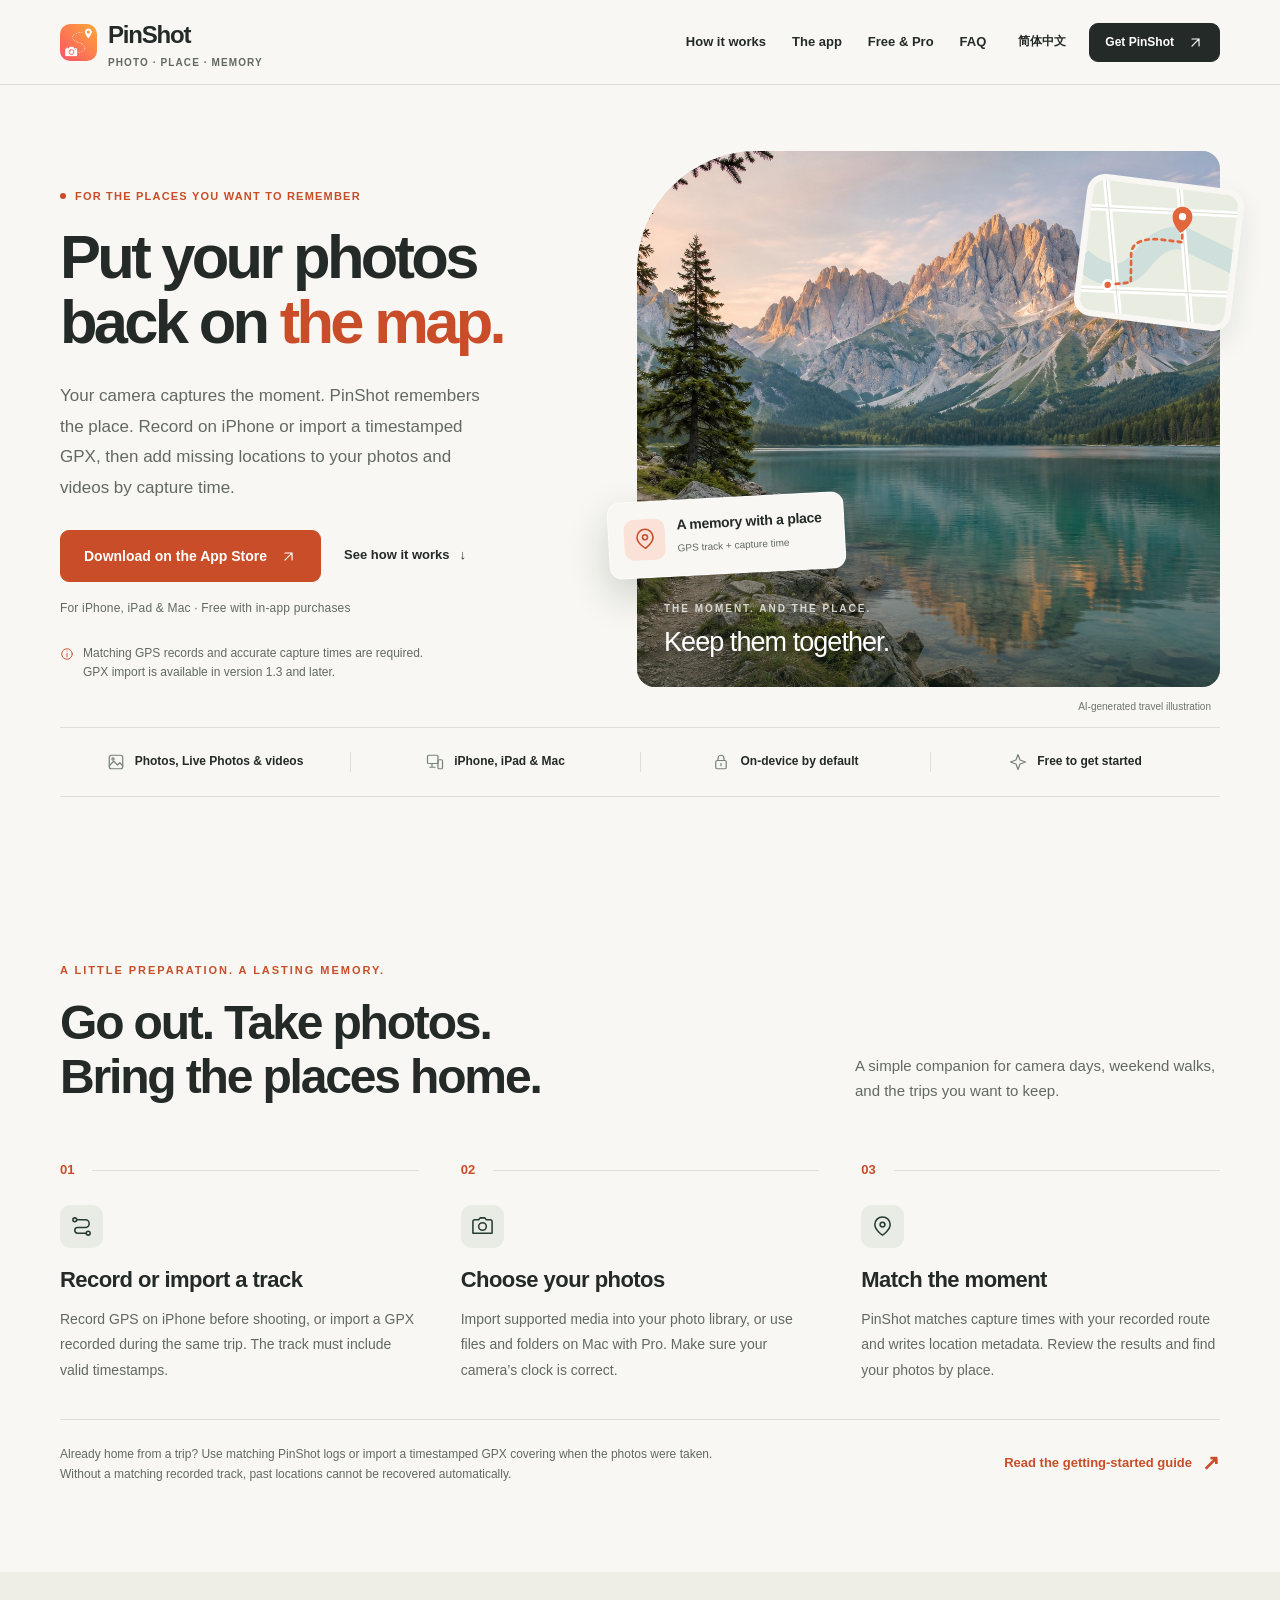
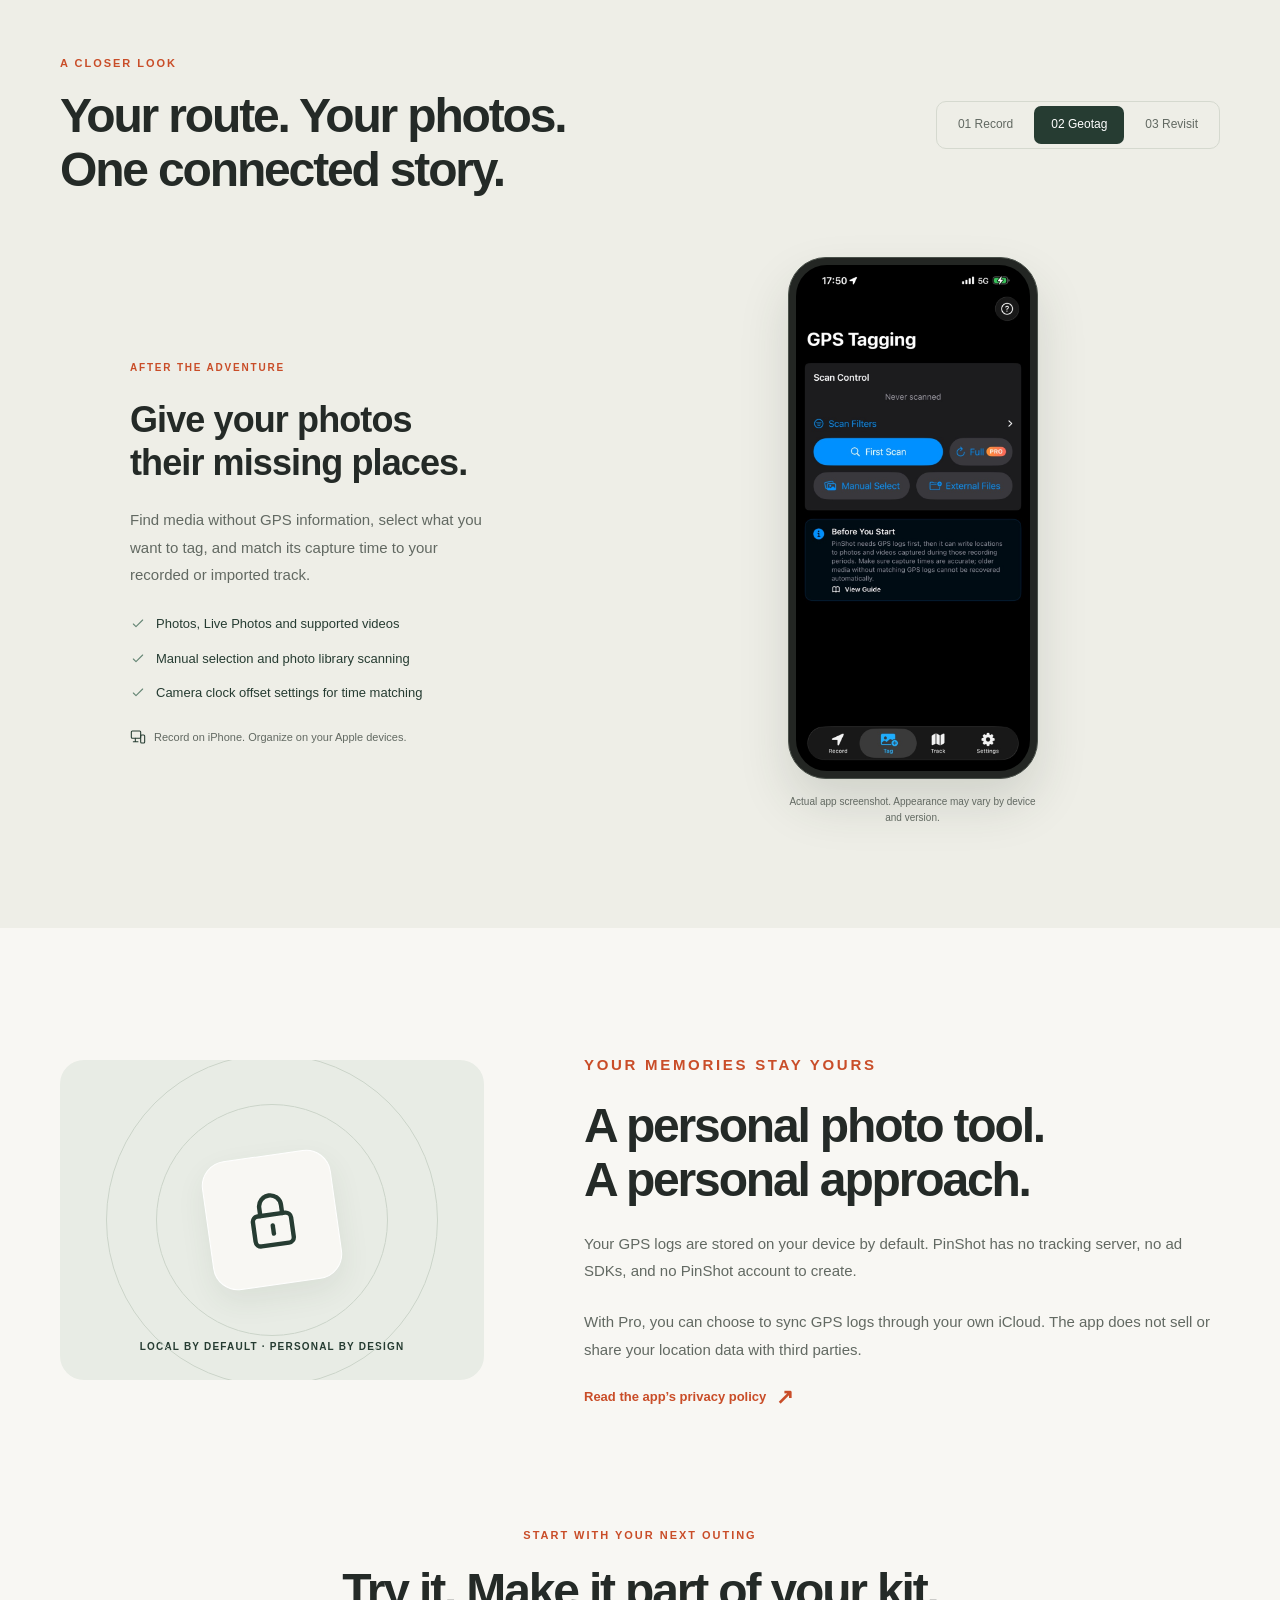
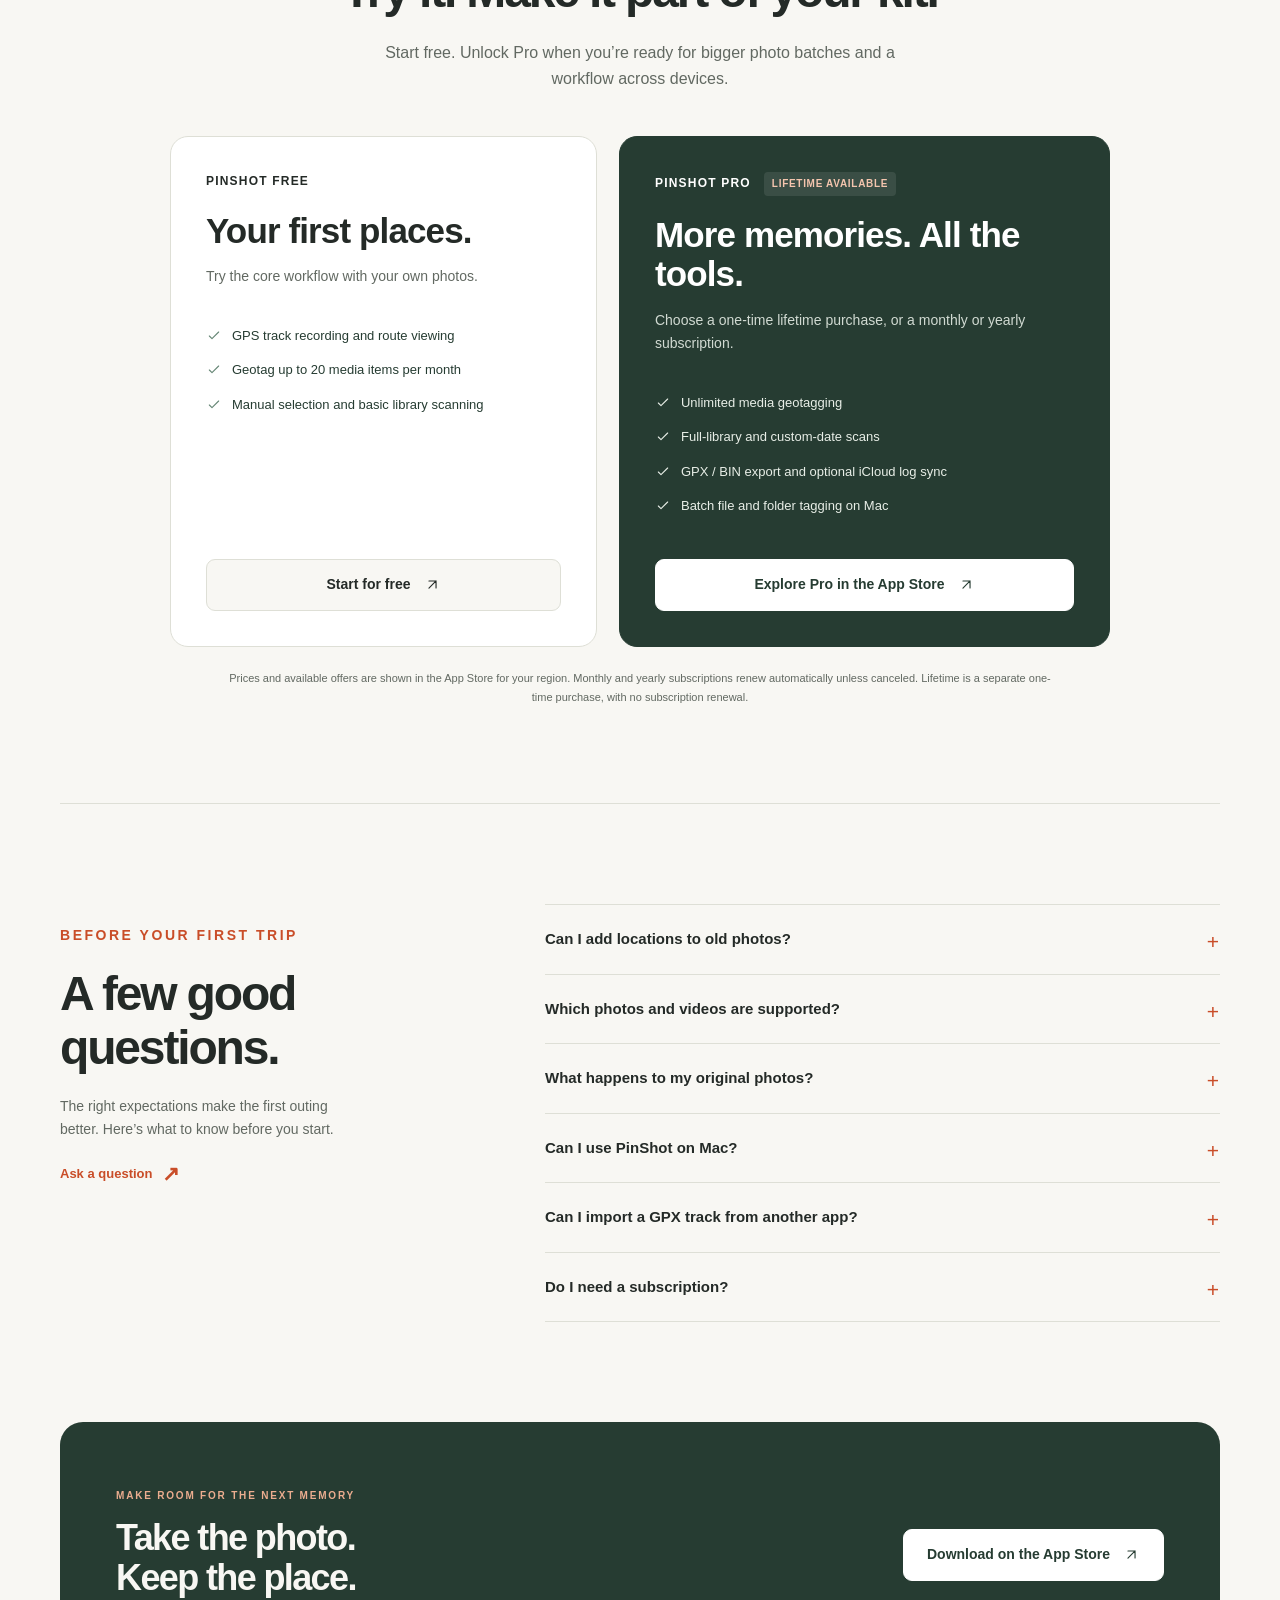
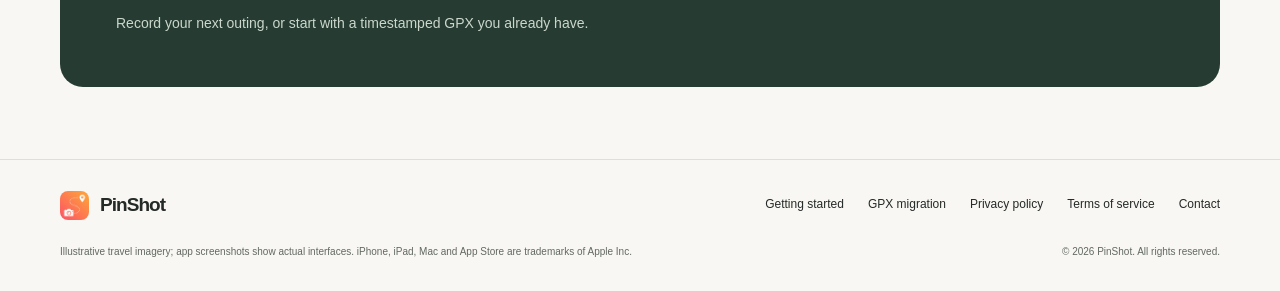
==== commit f265e105: "feat: add bilingual GPX migration guides and real demo assets" ====
--- a/index.html
+++ b/index.html
@@ -24,6 +24,6 @@
 <section class="app-section" id="the-app"><div class="wrap"><div class="section-heading"><div><p class="eyebrow">A CLOSER LOOK</p><h2>Your route. Your photos.<br>One connected story.</h2></div><div class="tab-list" role="tablist" aria-label="Explore PinShot features" data-tabs><button role="tab" id="tab-record" aria-controls="panel-record" aria-selected="false" tabindex="-1">01 Record</button><button role="tab" id="tab-tag" aria-controls="panel-tag" aria-selected="true" tabindex="0">02 Geotag</button><button role="tab" id="tab-track" aria-controls="panel-track" aria-selected="false" tabindex="-1">03 Revisit</button></div></div><div class="app-panel" id="panel-record" role="tabpanel" aria-labelledby="tab-record" tabindex="0" hidden><div class="app-panel-copy"><p class="eyebrow">BEFORE YOU TAKE THE FIRST PHOTO</p><h3>Let your phone<br>remember the route.</h3><p>Start a recording session before you shoot. PinShot records in the background, with adaptive power saving when you’re stationary.</p><ul class="feature-list"><li><svg width="16" height="16" viewBox="0 0 24 24" fill="none" stroke="currentColor" stroke-width="1.6" stroke-linecap="round" stroke-linejoin="round" aria-hidden="true"><path d="m5 12 4 4L19 6"/></svg><span>Background GPS recording on iPhone</span></li><li><svg width="16" height="16" viewBox="0 0 24 24" fill="none" stroke="currentColor" stroke-width="1.6" stroke-linecap="round" stroke-linejoin="round" aria-hidden="true"><path d="m5 12 4 4L19 6"/></svg><span>Review recording status and permissions</span></li><li><svg width="16" height="16" viewBox="0 0 24 24" fill="none" stroke="currentColor" stroke-width="1.6" stroke-linecap="round" stroke-linejoin="round" aria-hidden="true"><path d="m5 12 4 4L19 6"/></svg><span>Export your route as GPX or BIN with Pro</span></li></ul><div class="pair-note"><svg width="16" height="16" viewBox="0 0 24 24" fill="none" stroke="currentColor" stroke-width="1.6" stroke-linecap="round" stroke-linejoin="round" aria-hidden="true"><rect x="2" y="3" width="14" height="11" rx="1.5"/><path d="M5 19h7m-4-5v5"/><rect x="16" y="9" width="6" height="12" rx="1.5"/></svg><span>Record on iPhone. Organize on your Apple devices.</span></div></div><figure class="phone-figure"><div class="phone-shell"><img src="./assets/images/app-record-en.jpg" width="1284" height="2778" loading="lazy" decoding="async" alt="Actual PinShot iPhone screenshot showing GPS recording controls"></div><figcaption>Actual app screenshot. Appearance may vary by device and version.</figcaption></figure></div><div class="app-panel" id="panel-tag" role="tabpanel" aria-labelledby="tab-tag" tabindex="0"><div class="app-panel-copy"><p class="eyebrow">AFTER THE ADVENTURE</p><h3>Give your photos<br>their missing places.</h3><p>Find media without GPS information, select what you want to tag, and match its capture time to your recorded or imported track.</p><ul class="feature-list"><li><svg width="16" height="16" viewBox="0 0 24 24" fill="none" stroke="currentColor" stroke-width="1.6" stroke-linecap="round" stroke-linejoin="round" aria-hidden="true"><path d="m5 12 4 4L19 6"/></svg><span>Photos, Live Photos and supported videos</span></li><li><svg width="16" height="16" viewBox="0 0 24 24" fill="none" stroke="currentColor" stroke-width="1.6" stroke-linecap="round" stroke-linejoin="round" aria-hidden="true"><path d="m5 12 4 4L19 6"/></svg><span>Manual selection and photo library scanning</span></li><li><svg width="16" height="16" viewBox="0 0 24 24" fill="none" stroke="currentColor" stroke-width="1.6" stroke-linecap="round" stroke-linejoin="round" aria-hidden="true"><path d="m5 12 4 4L19 6"/></svg><span>Camera clock offset settings for time matching</span></li></ul><div class="pair-note"><svg width="16" height="16" viewBox="0 0 24 24" fill="none" stroke="currentColor" stroke-width="1.6" stroke-linecap="round" stroke-linejoin="round" aria-hidden="true"><rect x="2" y="3" width="14" height="11" rx="1.5"/><path d="M5 19h7m-4-5v5"/><rect x="16" y="9" width="6" height="12" rx="1.5"/></svg><span>Record on iPhone. Organize on your Apple devices.</span></div></div><figure class="phone-figure"><div class="phone-shell"><img src="./assets/images/app-tag-en.jpg" width="1284" height="2778" loading="lazy" decoding="async" alt="Actual PinShot iPhone screenshot showing GPS tagging, media selection and matching requirements"></div><figcaption>Actual app screenshot. Appearance may vary by device and version.</figcaption></figure></div><div class="app-panel" id="panel-track" role="tabpanel" aria-labelledby="tab-track" tabindex="0" hidden><div class="app-panel-copy"><p class="eyebrow">REMEMBER THE WAY YOU WENT</p><h3>Follow the day<br>back, one turn at a time.</h3><p>Review your recorded route on a map, with speed segments, distance, duration and recorded points.</p><ul class="feature-list"><li><svg width="16" height="16" viewBox="0 0 24 24" fill="none" stroke="currentColor" stroke-width="1.6" stroke-linecap="round" stroke-linejoin="round" aria-hidden="true"><path d="m5 12 4 4L19 6"/></svg><span>Daily routes on a map</span></li><li><svg width="16" height="16" viewBox="0 0 24 24" fill="none" stroke="currentColor" stroke-width="1.6" stroke-linecap="round" stroke-linejoin="round" aria-hidden="true"><path d="m5 12 4 4L19 6"/></svg><span>A clear view of the journey you recorded</span></li><li><svg width="16" height="16" viewBox="0 0 24 24" fill="none" stroke="currentColor" stroke-width="1.6" stroke-linecap="round" stroke-linejoin="round" aria-hidden="true"><path d="m5 12 4 4L19 6"/></svg><span>Personal iCloud log sync across devices with Pro</span></li></ul><div class="pair-note"><svg width="16" height="16" viewBox="0 0 24 24" fill="none" stroke="currentColor" stroke-width="1.6" stroke-linecap="round" stroke-linejoin="round" aria-hidden="true"><rect x="2" y="3" width="14" height="11" rx="1.5"/><path d="M5 19h7m-4-5v5"/><rect x="16" y="9" width="6" height="12" rx="1.5"/></svg><span>Record on iPhone. Organize on your Apple devices.</span></div></div><figure class="phone-figure"><div class="phone-shell"><img src="./assets/images/app-track-en.jpg" width="1284" height="2778" loading="lazy" decoding="async" alt="Actual PinShot iPhone screenshot showing a recorded route on a map"></div><figcaption>Actual app screenshot. Appearance may vary by device and version.</figcaption></figure></div></div></section>
 <section class="section privacy-section wrap"><div class="privacy-art" aria-hidden="true"><div class="lock-tile"><svg width="66" height="66" viewBox="0 0 24 24" fill="none" stroke="currentColor" stroke-width="1.6" stroke-linecap="round" stroke-linejoin="round" aria-hidden="true"><rect x="5" y="10" width="14" height="11" rx="2"/><path d="M8 10V7a4 4 0 0 1 8 0v3"/><path d="M12 14v3"/></svg></div><span class="privacy-caption">LOCAL BY DEFAULT · PERSONAL BY DESIGN</span></div><div class="privacy-copy"><p class="eyebrow">YOUR MEMORIES STAY YOURS</p><h2>A personal photo tool.<br>A personal approach.</h2><p>Your GPS logs are stored on your device by default. PinShot has no tracking server, no ad SDKs, and no PinShot account to create.</p><p>With Pro, you can choose to sync GPS logs through your own iCloud. The app does not sell or share your location data with third parties.</p><a class="text-link" href="./privacy/?lang=en">Read the app’s privacy policy<span class="arrow" aria-hidden="true">↗</span></a></div></section>
 <section class="plans-section wrap" id="pro"><div class="plans-heading"><p class="eyebrow">START WITH YOUR NEXT OUTING</p><h2>Try it. Make it part of your kit.</h2><p class="section-lead">Start free. Unlock Pro when you’re ready for bigger photo batches and a workflow across devices.</p></div><div class="plans-grid"><article class="plan-card"><span class="plan-name">PinShot Free</span><h3>Your first places.</h3><p>Try the core workflow with your own photos.</p><ul class="feature-list"><li><svg width="16" height="16" viewBox="0 0 24 24" fill="none" stroke="currentColor" stroke-width="1.6" stroke-linecap="round" stroke-linejoin="round" aria-hidden="true"><path d="m5 12 4 4L19 6"/></svg><span>GPS track recording and route viewing</span></li><li><svg width="16" height="16" viewBox="0 0 24 24" fill="none" stroke="currentColor" stroke-width="1.6" stroke-linecap="round" stroke-linejoin="round" aria-hidden="true"><path d="m5 12 4 4L19 6"/></svg><span>Geotag up to 20 media items per month</span></li><li><svg width="16" height="16" viewBox="0 0 24 24" fill="none" stroke="currentColor" stroke-width="1.6" stroke-linecap="round" stroke-linejoin="round" aria-hidden="true"><path d="m5 12 4 4L19 6"/></svg><span>Manual selection and basic library scanning</span></li></ul><a class="button light" href="https://apps.apple.com/app/apple-store/id6784540498?pt=129079916&amp;ct=website&amp;mt=8" target="_blank" rel="noopener noreferrer">Start for free<svg width="17" height="17" viewBox="0 0 24 24" fill="none" stroke="currentColor" stroke-width="1.6" stroke-linecap="round" stroke-linejoin="round" aria-hidden="true"><path d="M7 17 17 7M7 7h10v10"/></svg></a></article><article class="plan-card pro"><span class="plan-name">PinShot Pro<span class="plan-badge">LIFETIME AVAILABLE</span></span><h3>More memories. All the tools.</h3><p>Choose a one-time lifetime purchase, or a monthly or yearly subscription.</p><ul class="feature-list"><li><svg width="16" height="16" viewBox="0 0 24 24" fill="none" stroke="currentColor" stroke-width="1.6" stroke-linecap="round" stroke-linejoin="round" aria-hidden="true"><path d="m5 12 4 4L19 6"/></svg><span>Unlimited media geotagging</span></li><li><svg width="16" height="16" viewBox="0 0 24 24" fill="none" stroke="currentColor" stroke-width="1.6" stroke-linecap="round" stroke-linejoin="round" aria-hidden="true"><path d="m5 12 4 4L19 6"/></svg><span>Full-library and custom-date scans</span></li><li><svg width="16" height="16" viewBox="0 0 24 24" fill="none" stroke="currentColor" stroke-width="1.6" stroke-linecap="round" stroke-linejoin="round" aria-hidden="true"><path d="m5 12 4 4L19 6"/></svg><span>GPX / BIN export and optional iCloud log sync</span></li><li><svg width="16" height="16" viewBox="0 0 24 24" fill="none" stroke="currentColor" stroke-width="1.6" stroke-linecap="round" stroke-linejoin="round" aria-hidden="true"><path d="m5 12 4 4L19 6"/></svg><span>Batch file and folder tagging on Mac</span></li></ul><a class="button white" href="https://apps.apple.com/app/apple-store/id6784540498?pt=129079916&amp;ct=website&amp;mt=8" target="_blank" rel="noopener noreferrer">Explore Pro in the App Store<svg width="17" height="17" viewBox="0 0 24 24" fill="none" stroke="currentColor" stroke-width="1.6" stroke-linecap="round" stroke-linejoin="round" aria-hidden="true"><path d="M7 17 17 7M7 7h10v10"/></svg></a></article></div><p class="plan-legal">Prices and available offers are shown in the App Store for your region. Monthly and yearly subscriptions renew automatically unless canceled. Lifetime is a separate one-time purchase, with no subscription renewal.</p></section>
-<section class="section faq-section wrap" id="faq"><div class="faq-intro"><p class="eyebrow">BEFORE YOUR FIRST TRIP</p><h2>A few good<br>questions.</h2><p>The right expectations make the first outing better. Here’s what to know before you start.</p><a class="text-link" href="mailto:414108176@qq.com">Ask a question<span class="arrow" aria-hidden="true">↗</span></a></div><div class="faq-list"><details><summary>Can I add locations to old photos?</summary><p>Yes, when PinShot logs or a timestamped GPX cover when those photos were taken, and their capture times are accurate. PinShot cannot recover an unrecorded journey or infer the original location from the image.</p></details><details><summary>Which photos and videos are supported?</summary><p>JPEG, HEIC/HEIF, PNG, TIFF and DNG photos; Live Photos in the system photo library; and MP4, MOV and M4V video containers, including common H.264 and HEVC video. Proprietary RAW files such as CR2, CR3, NEF, ARW, RAF and RW2 are not modified directly. Unsupported media is skipped.</p></details><details><summary>What happens to my original photos?</summary><p>On iOS, geotagging creates GPS-tagged copies and keeps the originals for your review and manual cleanup in Photos. For edited items, the current visible result is preserved, but the earlier edit and Revert history does not transfer. Mac Photos uses a validated replacement workflow; Mac folder tagging may modify selected files in place. Keep a backup of important originals.</p></details><details><summary>Can I use PinShot on Mac?</summary><p>Yes. Import a timestamped GPX in version 1.3 or later, transfer PinShot logs from iPhone, or sync them through personal iCloud with Pro. Mac can tag supported media; Pro adds batch file and folder tagging. Mac does not record GPS tracks directly.</p></details><details><summary>Can I import a GPX track from another app?</summary><p>GPX import is supported in PinShot 1.3 and later. Choose a recorded GPX 1.0/1.1 track with valid timestamps, review the map and time range, and import it as a separate source. Planned routes without times cannot locate photos. Check the version available in your App Store before using this feature.</p></details><details><summary>Do I need a subscription?</summary><p>No. You can start with the free version, which includes up to 20 media geotags per month. Pro offers a separate lifetime purchase as well as monthly and yearly subscriptions. Check current prices and any trial eligibility in the App Store.</p></details></div></section>
+<section class="section faq-section wrap" id="faq"><div class="faq-intro"><p class="eyebrow">BEFORE YOUR FIRST TRIP</p><h2>A few good<br>questions.</h2><p>The right expectations make the first outing better. Here’s what to know before you start.</p><a class="text-link" href="mailto:414108176@qq.com">Ask a question<span class="arrow" aria-hidden="true">↗</span></a></div><div class="faq-list"><details><summary>Can I add locations to old photos?</summary><p>Yes, when PinShot logs or a timestamped GPX cover when those photos were taken, and their capture times are accurate. PinShot cannot recover an unrecorded journey or infer the original location from the image.</p></details><details><summary>Which photos and videos are supported?</summary><p>JPEG, HEIC/HEIF, PNG, TIFF and DNG photos; Live Photos in the system photo library; and MP4, MOV and M4V video containers, including common H.264 and HEVC video. Proprietary RAW files such as CR2, CR3, NEF, ARW, RAF and RW2 are not modified directly. Unsupported media is skipped.</p></details><details><summary>What happens to my original photos?</summary><p>On iOS, geotagging creates GPS-tagged copies and keeps the originals for your review and manual cleanup in Photos. For edited items, the current visible result is preserved, but the earlier edit and Revert history does not transfer. Mac Photos uses a validated replacement workflow; Mac folder tagging may modify selected files in place. Keep a backup of important originals.</p></details><details><summary>Can I use PinShot on Mac?</summary><p>Yes. Import a timestamped GPX in version 1.3 or later, transfer PinShot logs from iPhone, or sync them through personal iCloud with Pro. Mac can tag supported media; Pro adds batch file and folder tagging. Mac does not record GPS tracks directly.</p></details><details><summary>Can I import a GPX track from another app?</summary><p>GPX import is supported in PinShot 1.3 and later. Choose a recorded GPX 1.0/1.1 track with valid timestamps, review the map and time range, and import it as a separate source. Planned routes without times cannot locate photos. Check the version available in your App Store before using this feature. <a class="text-link" href="gpx-migration/">See the GPX migration guide ↗</a></p></details><details><summary>Do I need a subscription?</summary><p>No. You can start with the free version, which includes up to 20 media geotags per month. Pro offers a separate lifetime purchase as well as monthly and yearly subscriptions. Check current prices and any trial eligibility in the App Store.</p></details></div></section>
 <section class="closing wrap"><div><p class="eyebrow">MAKE ROOM FOR THE NEXT MEMORY</p><h2>Take the photo.<br>Keep the place.</h2><p>Record your next outing, or start with a timestamped GPX you already have.</p></div><a class="button white" href="https://apps.apple.com/app/apple-store/id6784540498?pt=129079916&amp;ct=website&amp;mt=8" target="_blank" rel="noopener noreferrer">Download on the App Store<svg width="17" height="17" viewBox="0 0 24 24" fill="none" stroke="currentColor" stroke-width="1.6" stroke-linecap="round" stroke-linejoin="round" aria-hidden="true"><path d="M7 17 17 7M7 7h10v10"/></svg></a></section>
-</main><footer class="site-footer"><div class="wrap"><div class="footer-top"><a class="brand" href="./"><img src="./assets/images/app-icon.png" width="29" height="29" alt="">PinShot</a><nav class="footer-links" aria-label="Footer navigation"><a href="./guide/">Getting started</a><a href="./privacy/?lang=en">Privacy policy</a><a href="./privacy/terms.html?lang=en">Terms of service</a><a href="mailto:414108176@qq.com">Contact</a></nav></div><div class="footer-bottom"><p>Illustrative travel imagery; app screenshots show actual interfaces. iPhone, iPad, Mac and App Store are trademarks of Apple Inc.</p><span>© 2026 PinShot. All rights reserved.</span></div></div></footer></body></html>+</main><footer class="site-footer"><div class="wrap"><div class="footer-top"><a class="brand" href="./"><img src="./assets/images/app-icon.png" width="29" height="29" alt="">PinShot</a><nav class="footer-links" aria-label="Footer navigation"><a href="./guide/">Getting started</a><a href="./gpx-migration/">GPX migration</a><a href="./privacy/?lang=en">Privacy policy</a><a href="./privacy/terms.html?lang=en">Terms of service</a><a href="mailto:414108176@qq.com">Contact</a></nav></div><div class="footer-bottom"><p>Illustrative travel imagery; app screenshots show actual interfaces. iPhone, iPad, Mac and App Store are trademarks of Apple Inc.</p><span>© 2026 PinShot. All rights reserved.</span></div></div></footer></body></html>
--- a/assets/site.css
+++ b/assets/site.css
@@ -8,3 +8,13 @@
 @media(max-width:640px){html{scroll-padding-top:85px}.wrap{width:calc(100% - 40px)}.header-inner{height:68px;gap:15px}.brand{font-size:22px}.brand small{display:none}.brand img{width:33px;height:33px}.header-actions{gap:18px}.header-actions>.button{display:none}.hero{padding-top:35px}.hero-grid{grid-template-columns:1fr;gap:36px}.hero-copy{padding:0}.hero .eyebrow{font-size:10px;margin-bottom:19px}.hero h1{font-size:clamp(44px,10.7vw,60px);letter-spacing:-.06em;max-width:480px}.hero-description{font-size:15px;max-width:470px;margin:23px 0}.hero-actions{gap:22px}.hero-actions .button{font-size:13px;padding:14px 18px}.hero-actions .text-link{font-size:12px}.device-note{font-size:11px}.prerequisite{margin-top:20px;font-size:11px;max-width:100%;gap:7px}.hero-art{padding:0 0 24px;max-width:470px;width:100%;justify-self:center}.travel-photo{height:390px;border-top-left-radius:88px}.travel-photo>img{object-position:center}.photo-caption{left:24px;bottom:24px}.photo-caption strong{font-size:27px}.memory-tag{left:12px;bottom:135px;transform:rotate(-3deg);padding:12px 16px}.memory-tag strong{font-size:13px}.memory-pin{width:36px;height:36px}.map-token{right:-8px;top:20px;width:127px;height:117px}.photo-note{bottom:3px;right:0;font-size:9px}.intro-strip{grid-template-columns:repeat(2,1fr);padding:9px 0;margin-top:0}.intro-strip div{padding:13px 5px;font-size:11px;justify-content:flex-start;gap:9px}.intro-strip div+div{border:0}.intro-strip div:nth-child(even){padding-left:18px}.section{padding:64px 0}h2{font-size:34px}.section-heading{display:block}.section-heading>p{margin-top:19px;max-width:100%;font-size:14px}.steps{grid-template-columns:1fr;gap:30px;margin-top:33px}.step{position:relative;padding-left:63px}.step-number{position:absolute;left:0;top:0;margin:0;width:40px;justify-content:center;font-size:12px;padding-bottom:13px;border-bottom:1px solid #cbd0c5}.step-number:after{display:none}.step .step-icon{display:none}.step h3{font-size:22px;margin-bottom:12px}.step p{font-size:14px;max-width:430px}.workflow-bottom{display:block;margin-top:31px;padding-top:23px}.workflow-bottom p{font-size:12px}.workflow-bottom .text-link{margin-top:16px}.app-section{padding:55px 0}.tab-list{margin-top:27px;display:inline-flex}.tab-list button{padding:10px 19px}.app-panel{grid-template-columns:1fr;gap:30px;padding:32px 0 0;min-height:0}.app-panel-copy{max-width:100%}.app-panel-copy .eyebrow{display:none}.app-panel-copy h3{font-size:28px;max-width:400px}.app-panel-copy p{font-size:14px;margin-top:15px}.feature-list{margin-top:18px}.phone-figure{max-width:240px}.pair-note{margin-top:18px}.privacy-section{display:flex;flex-direction:column-reverse;gap:30px;align-items:stretch}.privacy-copy p{font-size:14px;margin-top:20px}.privacy-art{min-height:240px}.privacy-art:before{width:190px;height:190px}.privacy-art:after{width:280px;height:280px}.privacy-art .lock-tile{padding:23px;border-radius:20px}.privacy-art .lock-tile svg{width:53px;height:53px}.privacy-art .privacy-caption{bottom:18px;font-size:9px}.plans-section{padding-top:0;padding-bottom:62px}.plans-heading{text-align:left;margin-bottom:30px}.plans-heading .section-lead{font-size:14px}.plans-grid{grid-template-columns:1fr;gap:18px}.plan-card{padding:28px}.plan-card h3{font-size:32px}.plan-card .feature-list{margin-bottom:22px}.plan-legal{text-align:left;font-size:11px}.faq-section{display:block;padding-top:51px}.faq-intro p{max-width:100%}.faq-intro .text-link{margin-top:15px}.faq-list{margin-top:30px}.faq-list summary{font-size:14px;padding:20px 29px 20px 0}.faq-list details p{font-size:13px}.closing{display:block;padding:34px 27px;border-radius:18px;margin-bottom:45px}.closing h2{font-size:29px;line-height:1.25}.closing p{font-size:13px}.closing .button{margin-top:25px;min-height:48px;font-size:13px}.site-footer{padding:24px 0}.footer-top{align-items:flex-start;flex-direction:column;gap:22px}.footer-links{font-size:11px;gap:18px}.footer-bottom{flex-direction:column;gap:10px;margin-top:22px;font-size:10px}.guide-hero{padding:35px 0 33px}.breadcrumb{margin-bottom:25px;font-size:11px}.guide-hero h1{font-size:38px}.guide-hero .section-lead{font-size:15px}.guide-layout{display:block;padding:30px 0 60px}.guide-toc{position:static;background:var(--sage);padding:20px 23px;border-radius:13px;margin-bottom:35px;display:grid;grid-template-columns:1fr 1fr;gap:1px 15px}.guide-toc strong{grid-column:1/-1;margin-bottom:8px}.guide-toc a{font-size:11px;padding:7px 0}.guide-body h2{font-size:26px}.guide-body p,.guide-body li{font-size:14px}.compatibility-table th,.compatibility-table td{padding:12px 10px;font-size:12px;overflow-wrap:anywhere}.compatibility-table td:first-child{width:28%}.guide-closing{display:block}.guide-closing .text-link{display:flex;width:max-content;margin-top:20px}html[lang=zh-Hans] .hero h1{font-size:clamp(40px,10vw,57px)}html[lang=zh-Hans] .hero-description{font-size:15px}html[lang=zh-Hans] .hero .eyebrow{font-size:10px}}
 @media(prefers-reduced-motion:reduce){html{scroll-behavior:auto}*,*:before,*:after{transition:none!important;animation:none!important}}
 @media print{.site-header,.hero-art,.app-section,.closing,.site-footer,.guide-toc{display:none}.wrap{width:100%}.section{padding:25px 0}.guide-layout{display:block}.guide-body{max-width:none}.faq-list details p{display:block}.button{color:var(--ink);background:none}}
+
+/* Recorded-GPX migration landing pages. */
+.migration-hero{display:grid;grid-template-columns:1.2fr .8fr;gap:76px;align-items:center;padding-top:72px;padding-bottom:72px}.migration-hero h1{font-size:clamp(48px,5.2vw,72px);line-height:1.08;letter-spacing:-.05em;margin:22px 0 25px}.migration-hero h1 em{font-style:normal;color:var(--orange)}.migration-hero .section-lead{max-width:590px;font-size:19px;line-height:1.8}.migration-actions{display:flex;align-items:center;gap:25px;flex-wrap:wrap;margin-top:30px}.migration-requirement{max-width:520px;color:var(--muted);font-size:12px;line-height:1.8;margin-top:20px}.migration-screen{margin:0;background:var(--sage);border:1px solid var(--line);border-radius:32px;padding:32px 22px 18px;text-align:center;overflow:hidden}.migration-screen img{display:block;max-width:100%;width:auto;height:510px;object-fit:contain;margin:auto;border-radius:22px;box-shadow:0 16px 45px #263c321a}.migration-screen figcaption{font-size:11px;color:var(--muted);line-height:1.6;margin-top:18px}.migration-notice{display:grid;grid-template-columns:.85fr 1.15fr;gap:48px;padding:34px 40px;background:var(--forest);color:var(--white);border-radius:24px}.migration-notice h2{font-size:27px;letter-spacing:-.025em;line-height:1.35}.migration-notice .eyebrow{color:#dfb99e;font-size:10px}.migration-notice p{color:#e0e6df;line-height:1.8;font-size:14px;margin:0 0 14px}.migration-notice a{color:#fff;font-size:13px}.migration-notice small{display:block;color:#bbc9bd;font-size:10px;margin-top:12px}.migration-heading{max-width:760px;margin-bottom:36px}.migration-heading h2{font-size:42px;line-height:1.2;letter-spacing:-.04em}.migration-heading p{max-width:640px;color:var(--muted);line-height:1.8;margin-top:18px}.migration-steps{list-style:none;padding:0;display:grid;grid-template-columns:repeat(4,1fr);gap:32px;margin:0}.migration-number{display:block;color:var(--orange);font-size:12px;letter-spacing:.15em;border-top:1px solid var(--line);padding-top:18px;margin-bottom:26px}.migration-steps h3{font-size:21px;line-height:1.4;margin:0 0 16px}.migration-steps p{font-size:14px;line-height:1.85;color:var(--muted);margin:0}.migration-demo{padding:70px 0;background:#eeeee7}.migration-demo-grid{display:grid;grid-template-columns:.85fr 1.15fr;gap:70px;align-items:center}.migration-demo h2{font-size:42px;line-height:1.2;letter-spacing:-.04em}.migration-demo .section-lead{font-size:16px;line-height:1.85;color:var(--muted);margin-top:20px}.migration-video video{display:block;width:100%;max-height:690px;aspect-ratio:9/16;object-fit:contain;background:#f8f7f3;border:1px solid #d7dccf;border-radius:22px}.migration-video-links{display:flex;justify-content:center;flex-wrap:wrap;gap:22px;margin-top:17px;font-size:12px}.migration-video-links a{color:var(--ink);text-decoration:underline;text-underline-offset:3px}.migration-sample{background:var(--white);border:1px solid var(--line);padding:26px;border-radius:20px;margin-top:30px}.migration-sample h3{font-size:24px;margin:0 0 15px}.migration-sample p{font-size:14px;color:var(--muted);line-height:1.85}.migration-sample .button{margin:18px 0 8px;font-size:13px}.migration-small{font-size:12px!important;color:var(--muted);line-height:1.9!important;margin-top:20px}.migration-table-wrap{overflow-x:auto}.migration-table{margin:0}.migration-table th[scope=row]{font-weight:500;vertical-align:top;width:31%;font-size:14px;line-height:1.7}.migration-table td{font-size:14px;line-height:1.8}.migration-independent{font-size:11px;line-height:1.8;color:var(--muted);padding-bottom:40px}.migration-page .closing{margin-top:10px}.migration-page .faq-section{padding-top:0}
+@media(max-width:900px){.migration-hero{gap:35px}.migration-hero h1{font-size:50px}.migration-screen img{height:420px}.migration-steps{grid-template-columns:repeat(2,1fr);gap:32px}.migration-notice{gap:25px;padding:28px}.migration-demo-grid{gap:35px}.migration-demo h2{font-size:34px}}
+@media(max-width:620px){.migration-hero{grid-template-columns:1fr;gap:30px;padding-top:38px;padding-bottom:44px}.migration-hero h1{font-size:46px;margin-top:20px}.migration-hero .section-lead{font-size:16px}.migration-actions{gap:20px;margin-top:25px}.migration-actions .button{font-size:13px}.migration-requirement{font-size:11px}.migration-screen{padding:24px 16px 16px;border-radius:22px}.migration-screen img{height:auto;width:260px;max-width:100%}.migration-notice{grid-template-columns:1fr;gap:18px;padding:26px}.migration-notice h2{font-size:25px}.migration-notice p{font-size:13px}.migration-heading h2{font-size:32px}.migration-heading p{font-size:14px}.migration-steps{grid-template-columns:1fr;gap:28px}.migration-number{margin-bottom:14px}.migration-steps h3{font-size:22px;margin-bottom:10px}.migration-demo{padding:45px 0}.migration-demo-grid{display:flex;flex-direction:column-reverse;gap:30px}.migration-demo h2{font-size:32px}.migration-demo .section-lead{font-size:14px}.migration-video{width:100%;max-width:390px}.migration-video video{max-height:none}.migration-sample{padding:23px}.migration-sample h3{font-size:23px}.migration-table th[scope=row]{width:32%;font-size:12px}.migration-table td{font-size:12px}.migration-independent{font-size:10px;padding-bottom:28px}}
+@media(prefers-reduced-motion:reduce){.migration-page *{scroll-behavior:auto}}
+
+.migration-transcript{margin-top:20px;border-top:1px solid var(--line);padding-top:16px;font-size:13px;line-height:1.8}.migration-transcript summary{cursor:pointer;font-weight:600}.migration-transcript ol{padding-left:22px;color:var(--muted)}.migration-transcript li{margin:12px 0}
+
+.migration-sample-figure{margin:0;background:#fff;border:1px solid var(--line);border-radius:22px;padding:22px}.migration-sample-figure img{width:100%;height:auto;display:block;border-radius:12px}.migration-sample-figure figcaption{font-size:11px;color:var(--muted);line-height:1.8;margin-top:14px}.migration-time-example{display:flex;flex-direction:column;gap:10px;padding:25px 18px;margin-top:22px;border-radius:14px;background:var(--sage);text-align:center;font-size:12px;color:var(--muted)}.migration-time-example strong{font-size:28px;color:var(--orange)}
